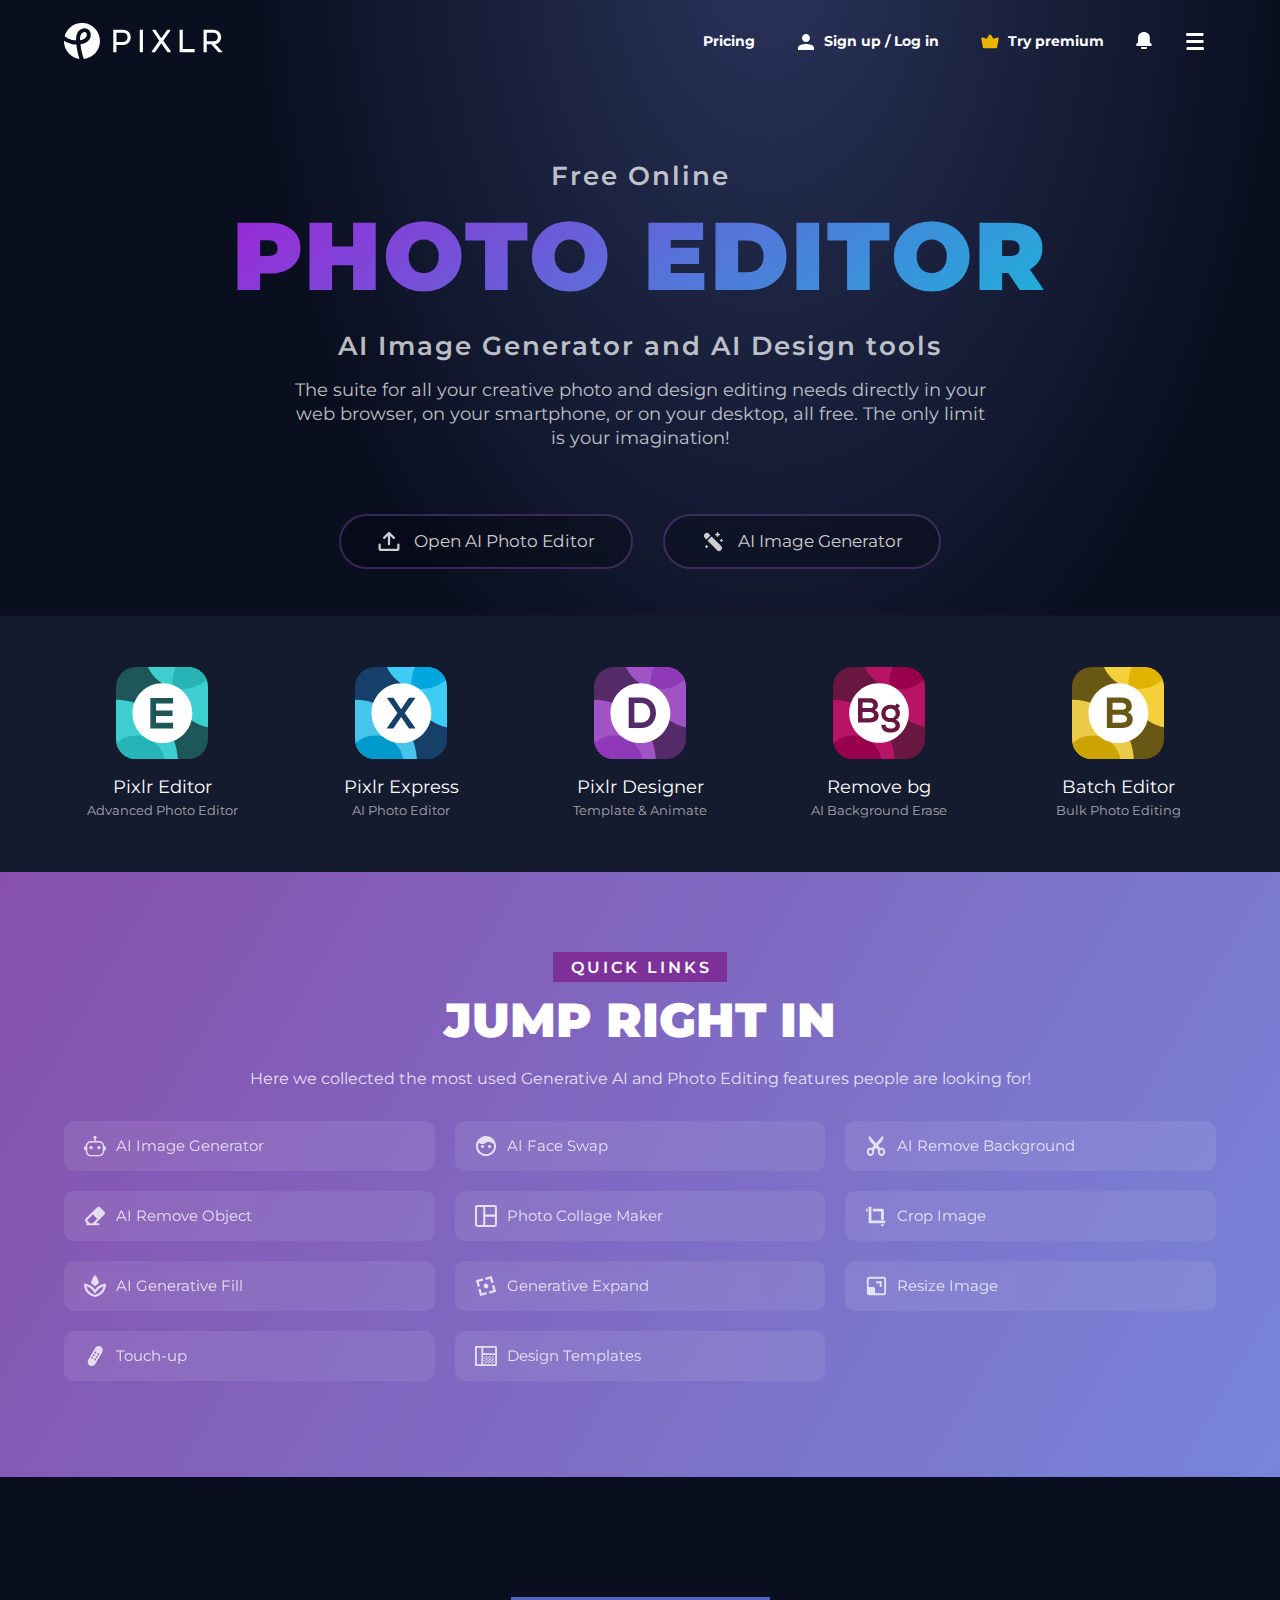
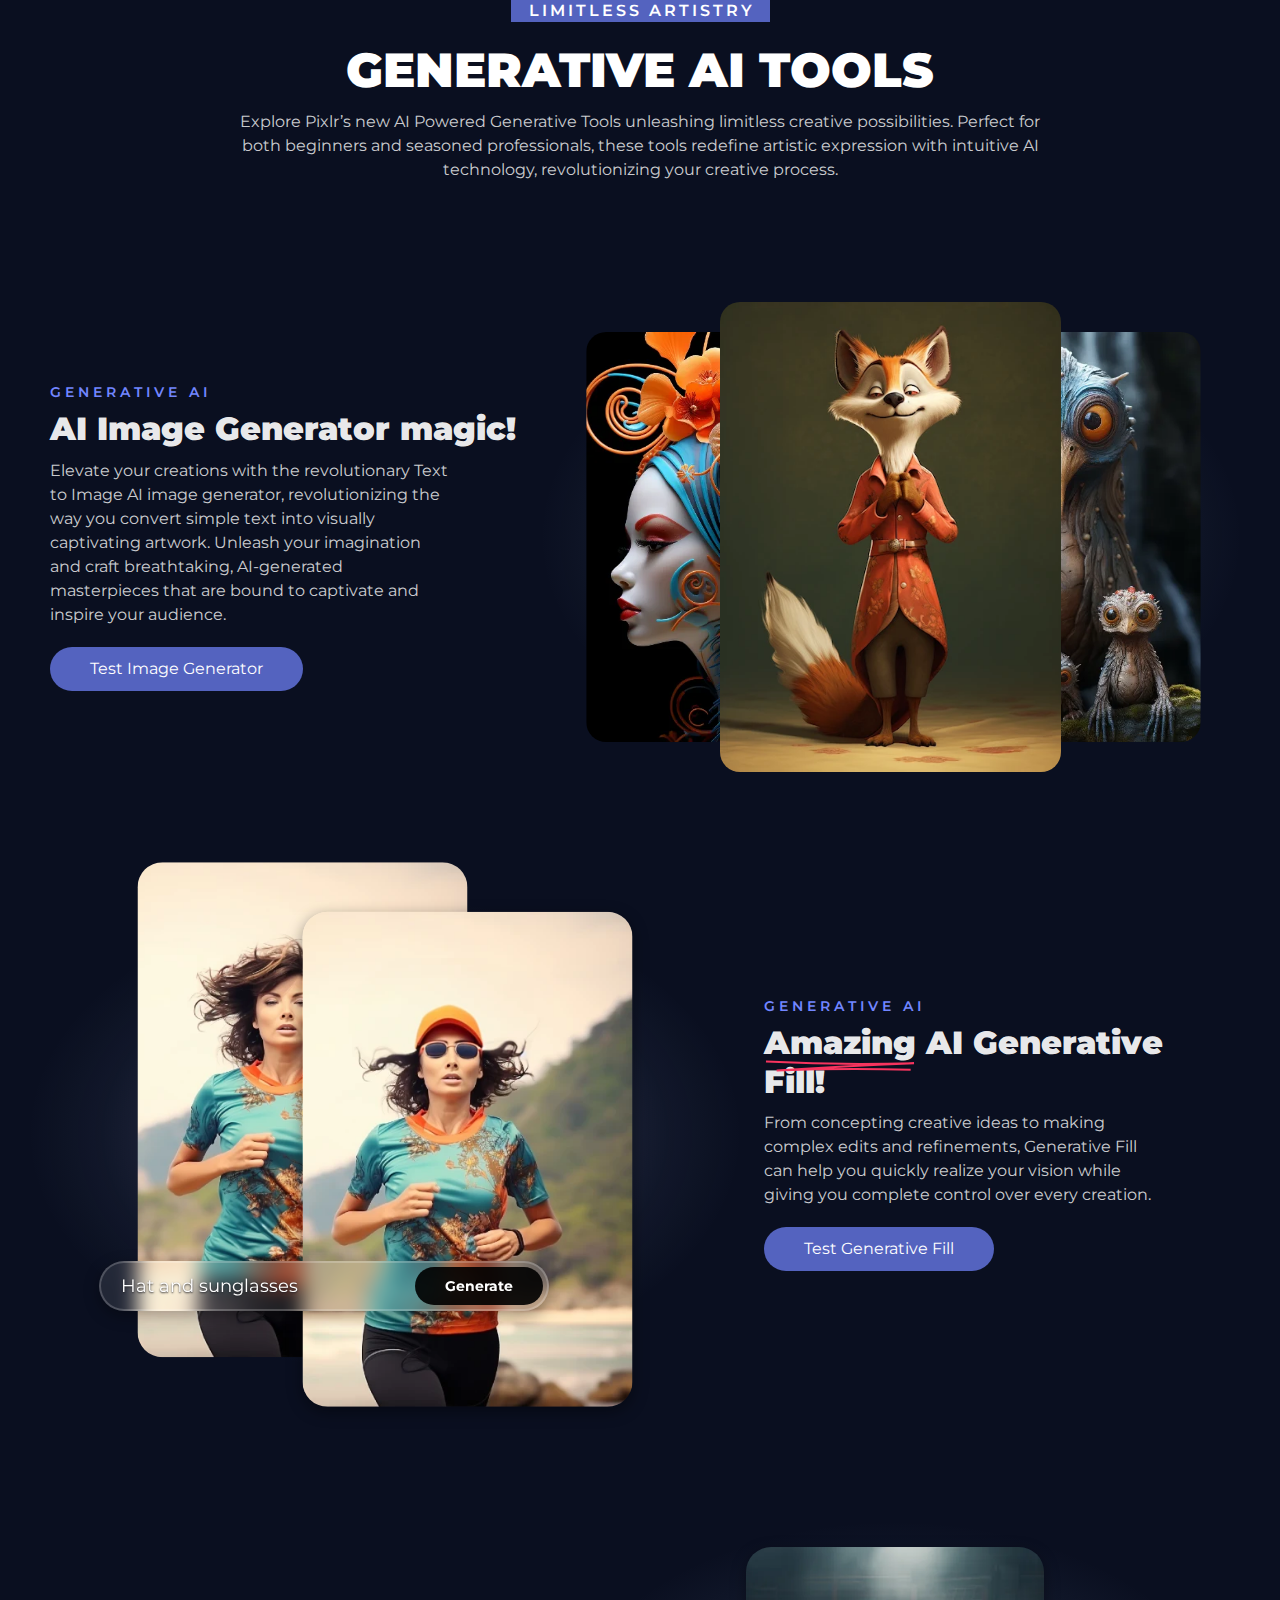
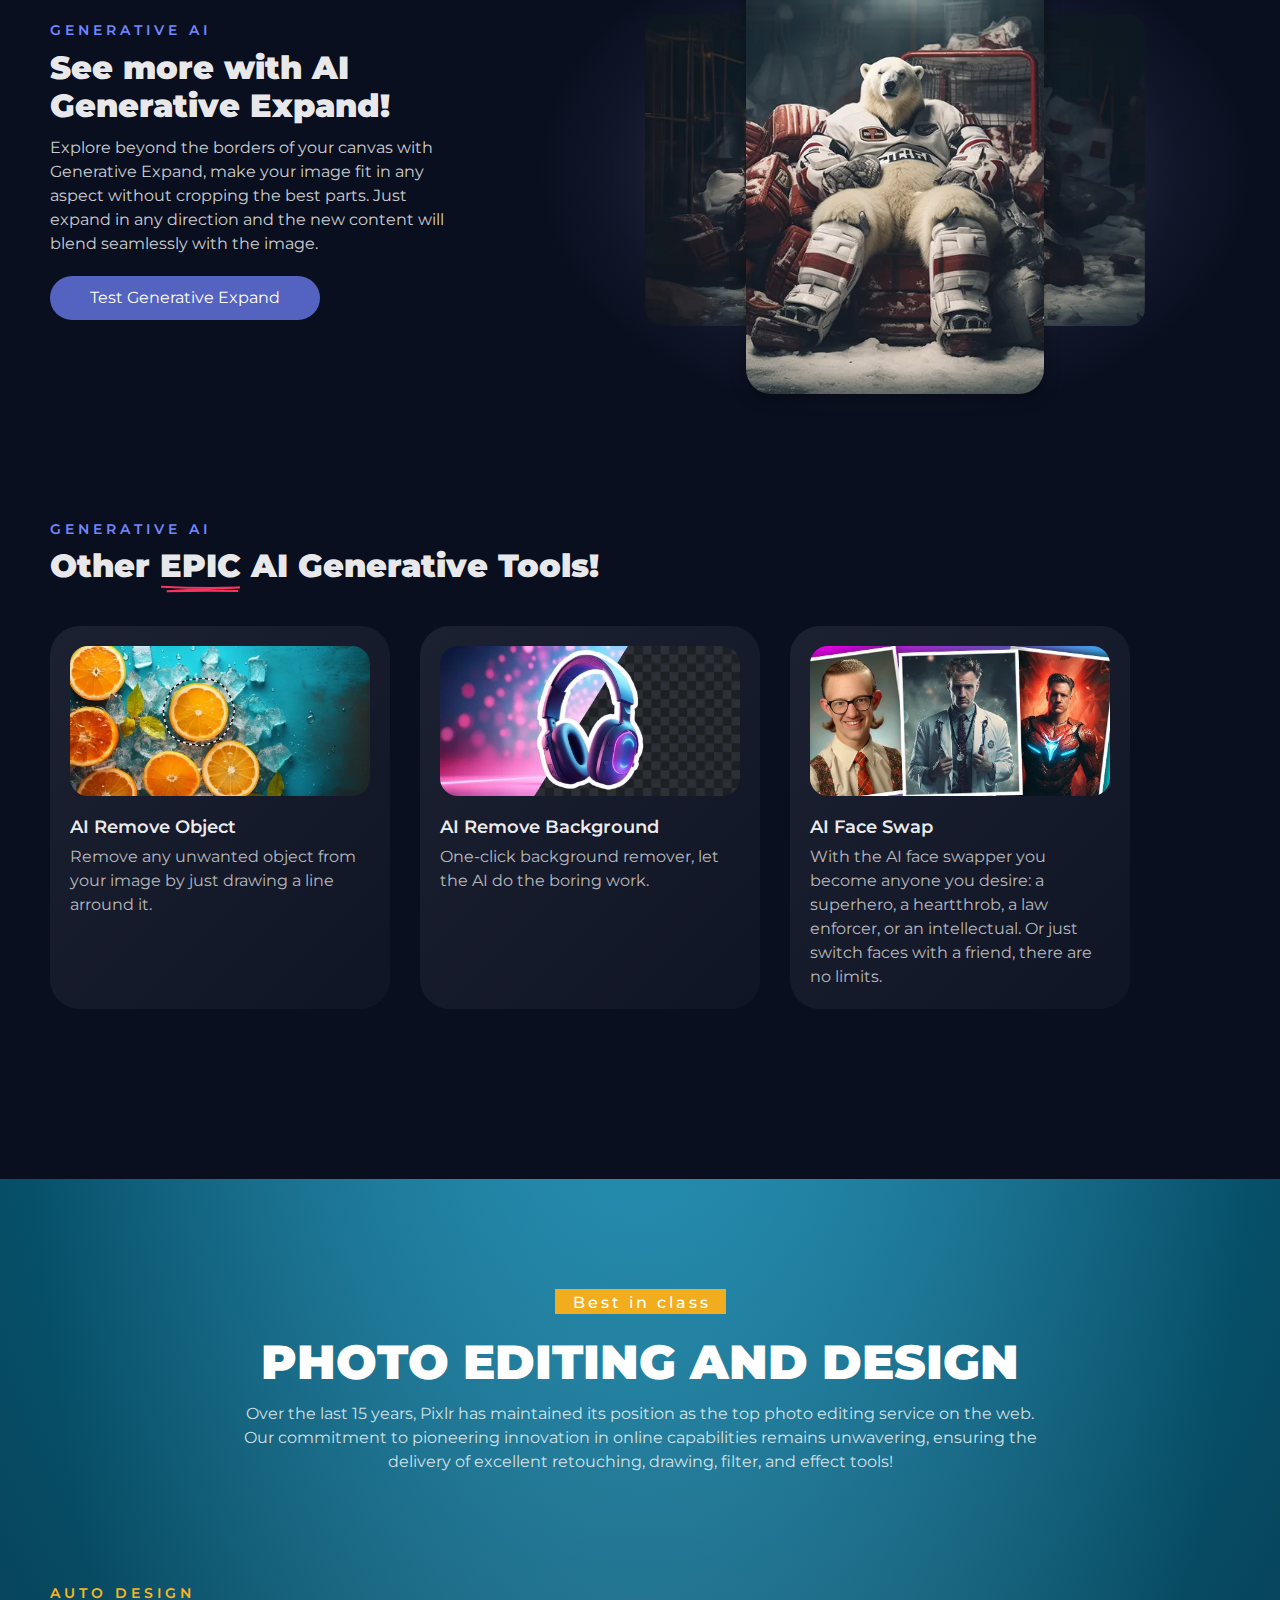
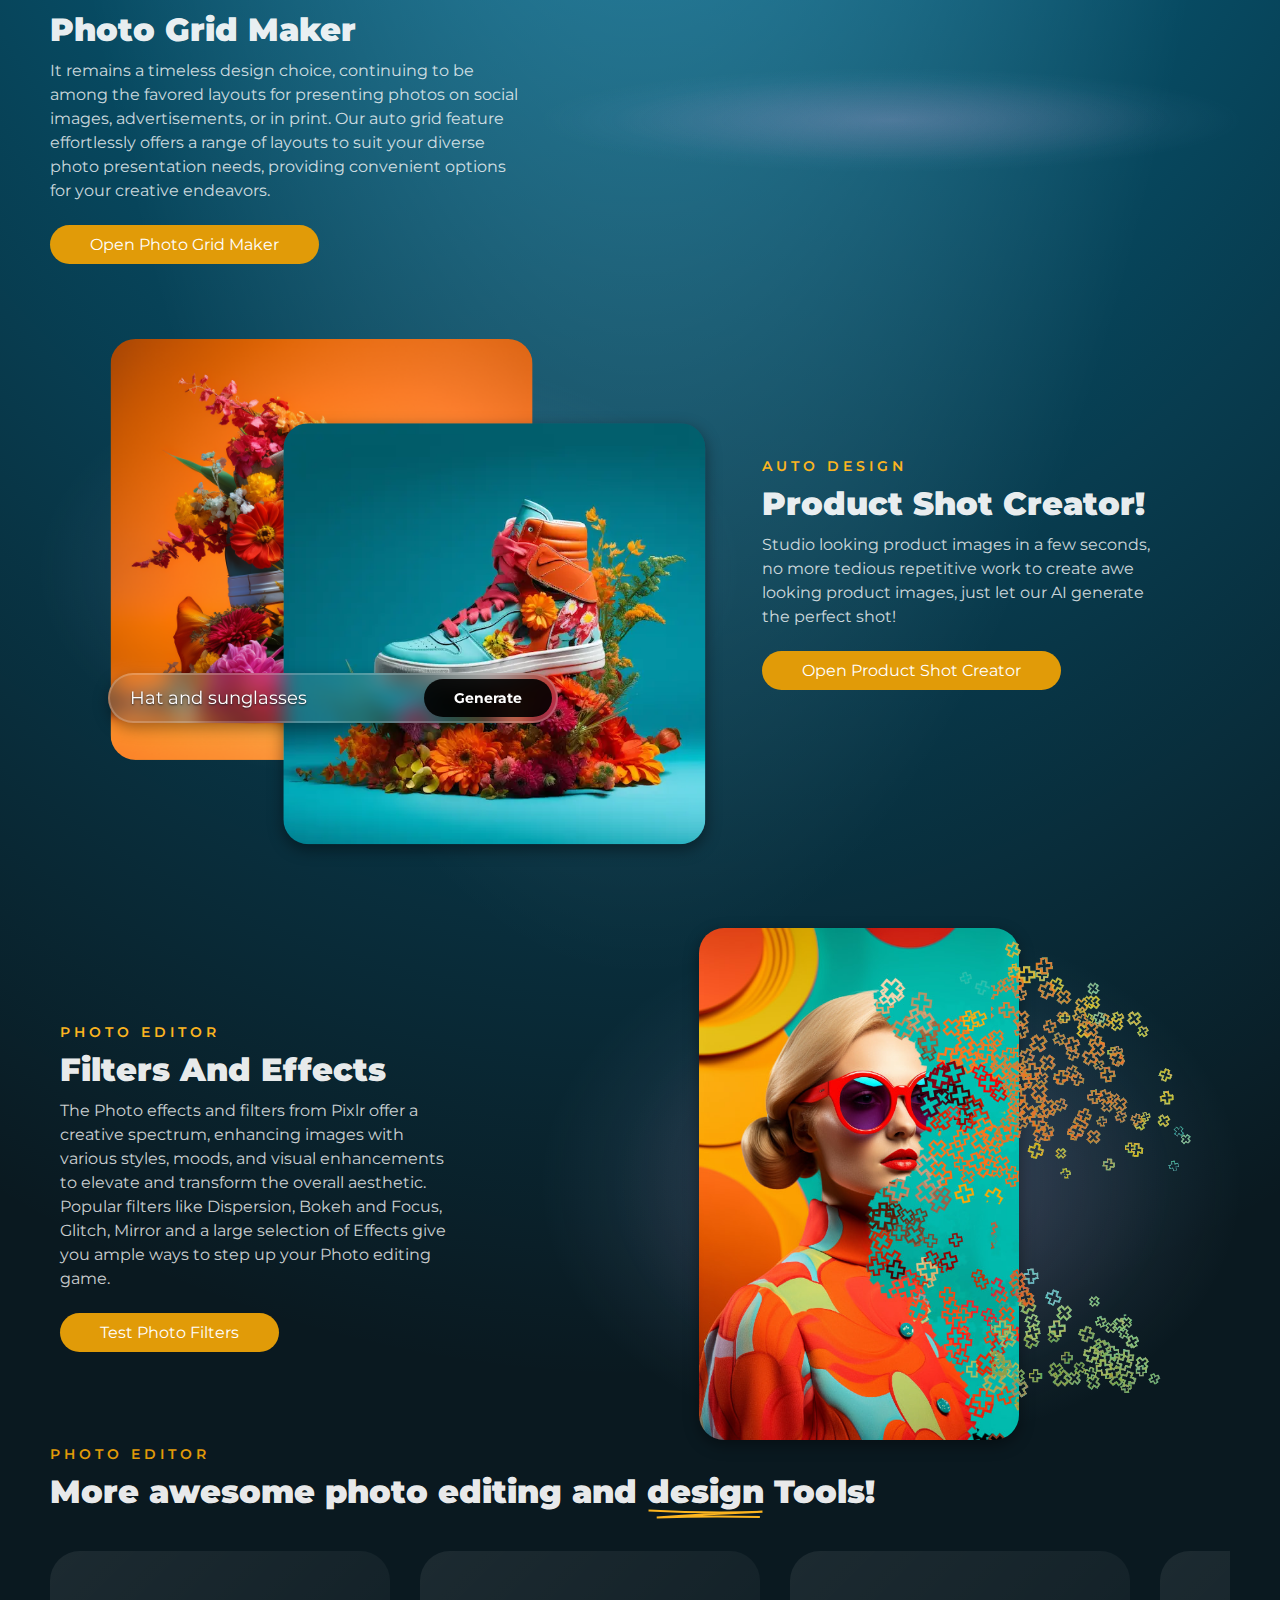
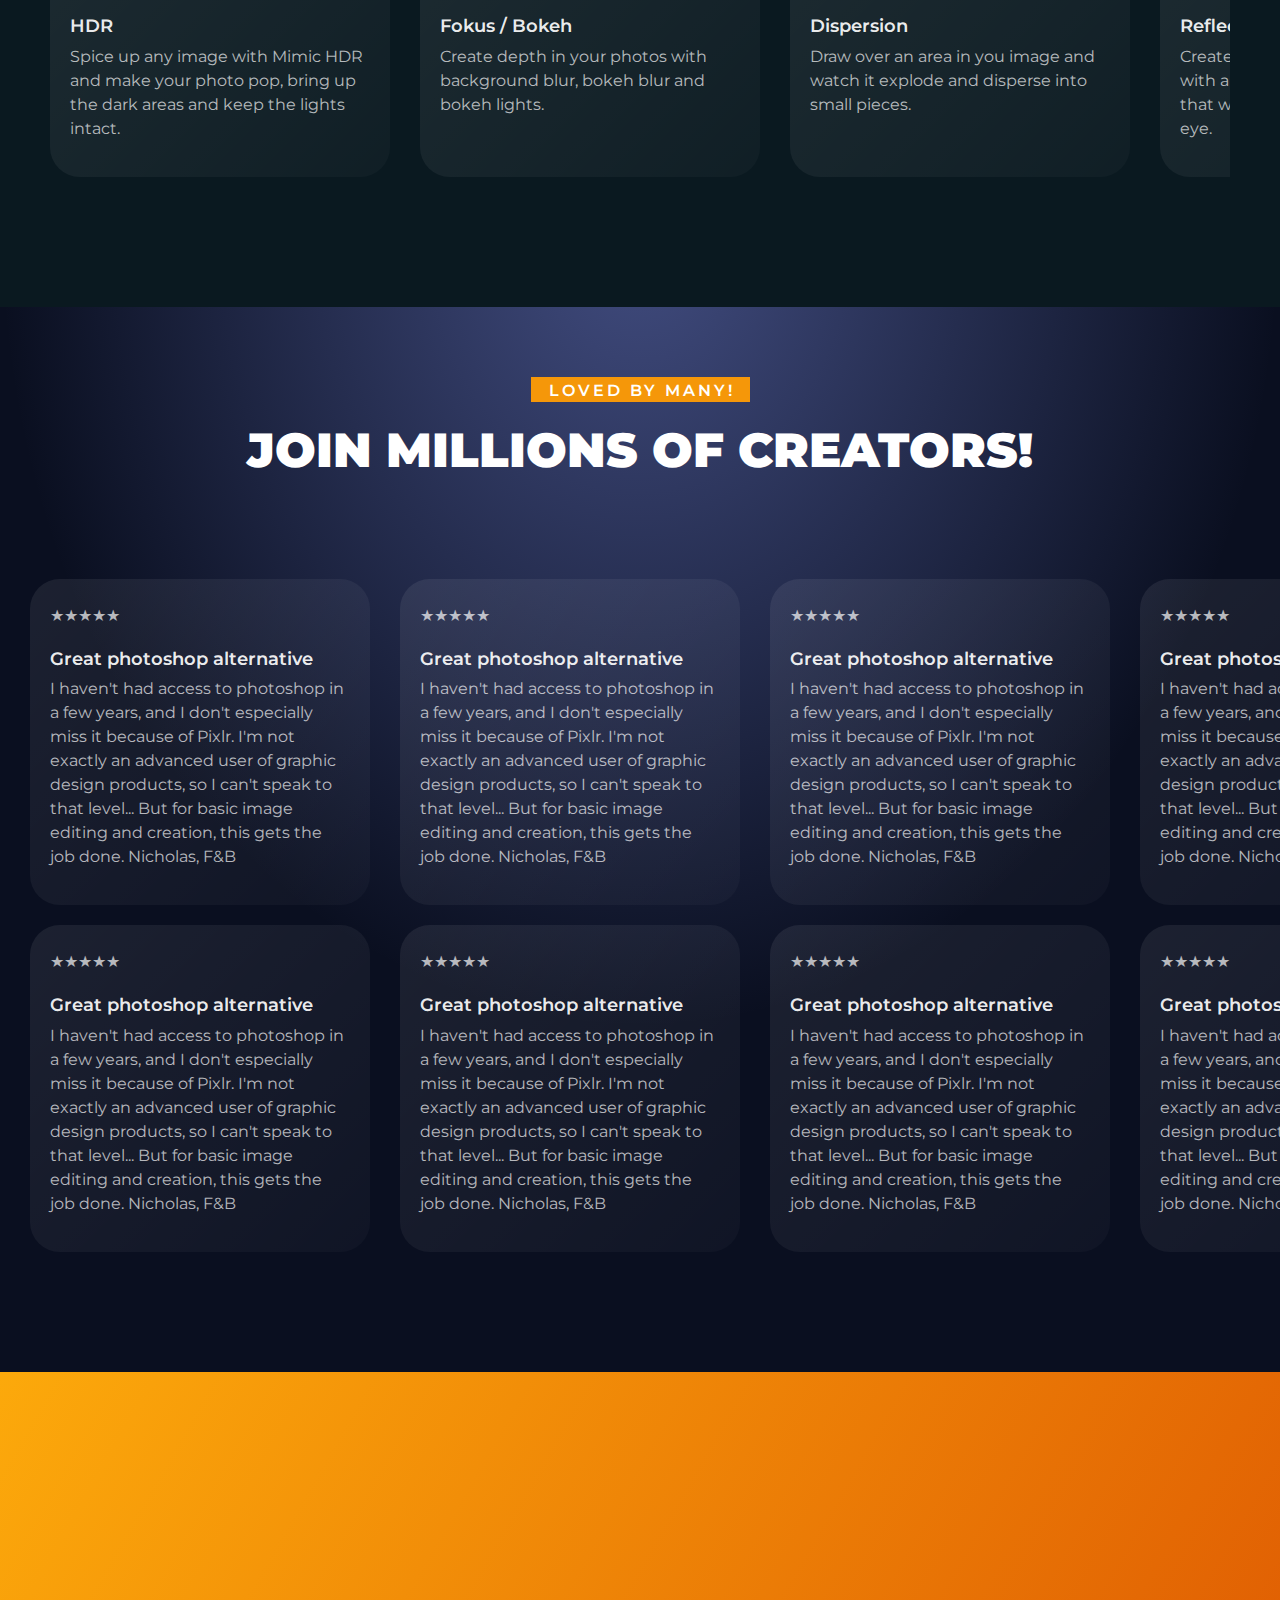
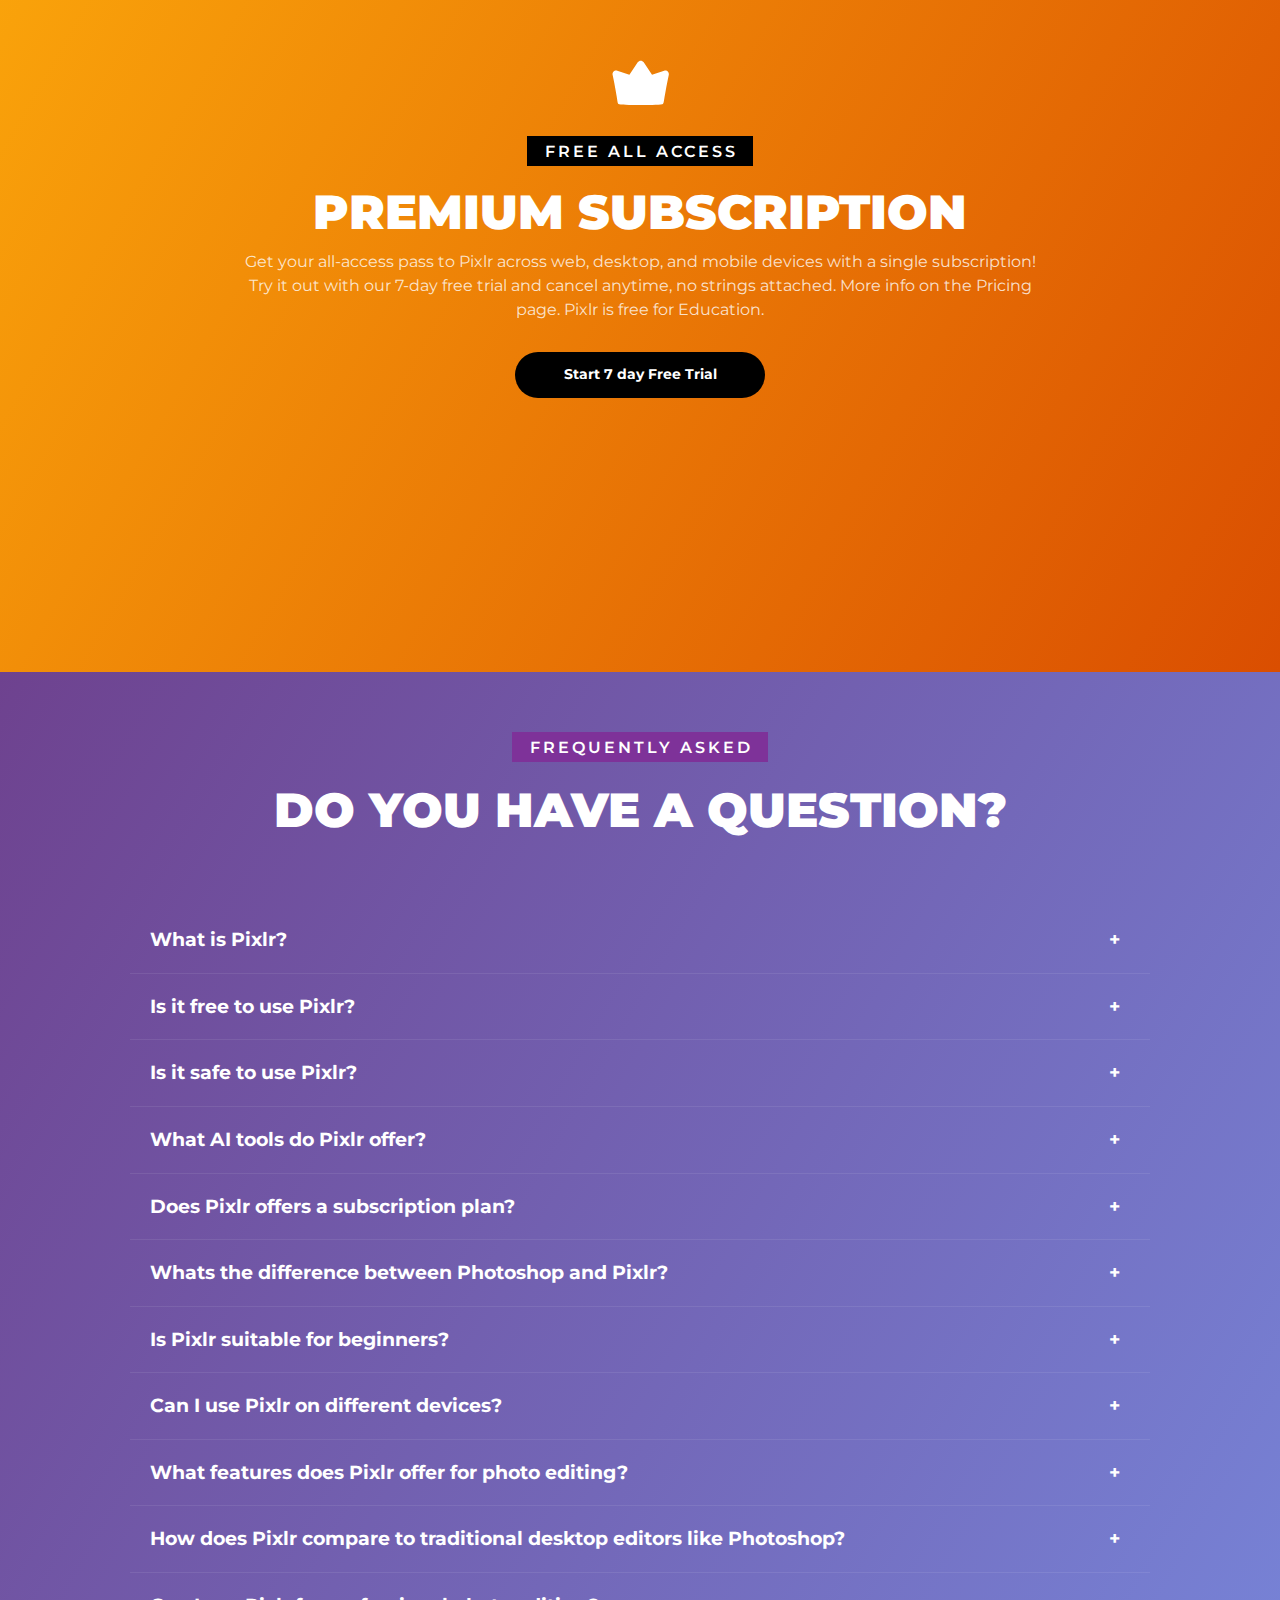
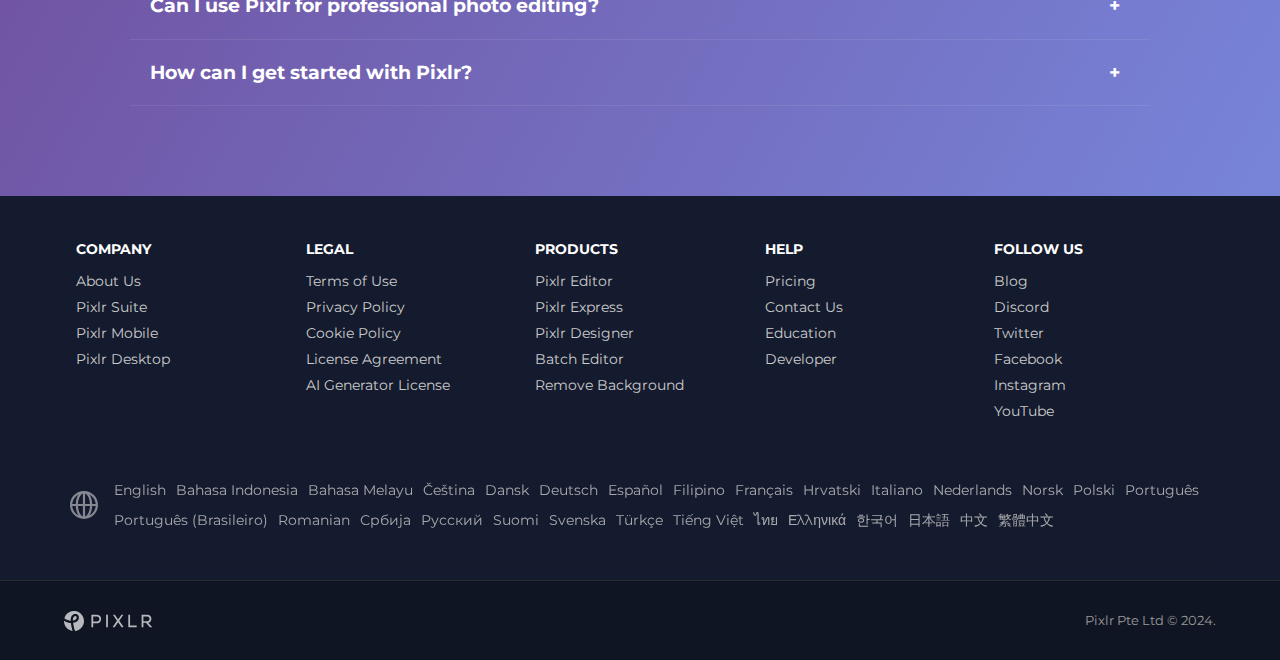
==== index.html @ d7f367c4 "." ====
<!DOCTYPE html>
<html lang="en">
<head>
    <meta charset="UTF-8">
    <meta name="viewport" content="width=device-width, initial-scale=1.0">
    <title>Pixlr</title>
    <link rel="stylesheet" href="https://cdnjs.cloudflare.com/ajax/libs/font-awesome/6.5.2/css/all.min.css" integrity="sha512-SnH5WK+bZxgPHs44uWIX+LLJAJ9/2PkPKZ5QiAj6Ta86w+fsb2TkcmfRyVX3pBnMFcV7oQPJkl9QevSCWr3W6A==" crossorigin="anonymous" referrerpolicy="no-referrer"/>

    <script src="https://cdn.jsdelivr.net/npm/@popperjs/core@2.11.8/dist/umd/popper.min.js" integrity="sha384-I7E8VVD/ismYTF4hNIPjVp/Zjvgyol6VFvRkX/vR+Vc4jQkC+hVqc2pM8ODewa9r" crossorigin="anonymous"></script>
    <script src="https://cdn.jsdelivr.net/npm/bootstrap@5.3.3/dist/js/bootstrap.min.js" integrity="sha384-0pUGZvbkm6XF6gxjEnlmuGrJXVbNuzT9qBBavbLwCsOGabYfZo0T0to5eqruptLy" crossorigin="anonymous"></script>
  
    <link href="https://cdn.jsdelivr.net/npm/bootstrap@5.3.3/dist/css/bootstrap.min.css" rel="stylesheet" integrity="sha384-QWTKZyjpPEjISv5WaRU9OFeRpok6YctnYmDr5pNlyT2bRjXh0JMhjY6hW+ALEwIH" crossorigin="anonymous"/>

    <link rel="stylesheet" href="https://site-assets.fontawesome.com/releases/v6.6.0/css/all.css"/>

    <link rel="stylesheet" href="style.css">

</head>
<body>
    
    <main>

        <!-- Header-hero -->
        <div class="hero-section">
            <header>
                <nav>
                    <div class="logo">
                        <img src="images/pixlr-logo.svg" alt="">
                    </div>
                    <ul class="nav-list">
                        <li><a href="#">Pricing</a></li>
                        <li><a href="#"><img src="images/user.svg" alt="">Sign up / Log in</a></li>
                        <li><a href="#"><img src="images/trypermium.svg" alt="">Try premium</a></li>
                        <li><button><img src="images/notification.svg" alt=""></button></li>
                        <div class="dropdown">
                            <button class="dropbtn"><img src="images/menu.svg" alt=""></button>
                            <div class="dropdown-menu">
                                <div class="dropdown-content">
                                    <a href="#"><img src="images/e-icon.svg" alt="">Pixlr Editor</a>
                                    <a href="#"><img src="images/x-icon.svg" alt="">Pixlr Express</a>
                                    <a href="#"><img src="images/d-icon.svg" alt="">Pixlr Designer</a>
                                    <a href="#"><img src="images/b-icon.svg" alt="">Batch Editor</a>
                                    <a href="#"><img src="images/bg-icon.svg" alt="">Remove BG</a>
                                    <br class="mob-menu">
                                    <a href="#" class="mob-menu"><img src="images/person.svg" alt="">Sign up / Log in</a>
                                    <a href="#" class="mob-menu"><img src="images/bell.svg" alt="">Latest News</a>
                                    <br>
                                    <a href="#"><img src="images/face-swap.svg" alt="">AI Face Swap</a>
                                    <a href="#"><img src="images/image-generator.svg" alt="">AI Image Generator</a>
                                    <a href="#"><img src="images/photo-collage.svg" alt="">Phot Collage Maker</a>
                                    <details>
                                        <summary>
                                            <img src="images/tool.svg" alt="">More Tools ..
                                        </summary>
                                        <a href="#"><img src="images/converter.svg" alt="">File Converter</a>
                                    </details>
                                    <br>
                                    <a href="#"><img src="images/mobile.svg" alt="">Mobile Apps</a>
                                    <a href="#"><img src="images/desktop.svg" alt="">Desktop Apps</a>
                                    <a href="#"><img src="images/templates.svg" alt="">Design Templates</a>
                                    <br>
                                    <a href="#"><img src="images/video.svg" alt="">Video Tutorials</a>
                                    <a href="#"><img src="images/learn.svg" alt="">Learn & Education</a>
                                    <a href="#"><img src="images/support.svg" alt="">Contact & Support</a>
                                    <a href="#"><img src="images/premium.svg" alt="">Pricing & Free Trial</a>
                                  </div>
                            </div>
                        </div>
                    </ul>
                </nav>
            </header>
    
            <section class="hero-sec">
                <div class="hero-content">
                    <h1>Free Online <strong>Photo Editor</strong> AI Image Generator and AI Design tools</h1>
                    <p>The suite for all your creative photo and design editing needs directly in your web browser, on your smartphone, or on your desktop, all free. The only limit is your imagination!</p>
                    <div class="buttons">
                        <a href=""><img src="images/image-editor.svg" alt="">Open AI Photo Editor</a>
                        <a href=""><img src="images/image-generator (1).svg" alt="">AI Image Generator</a>
                    </div>
                </div>
            </section>

            <hr>

            <section class="app-section">
                <div class="container">
                    <div class="app-row">
                        <div class="app-item">
                            <img src="images/e-icon.svg" alt="Pixlr Editor">
                            <div class="app-title">Pixlr Editor</div>
                            <div class="app-subtitle">Advanced Photo Editor</div>
                        </div>
                        <div class="app-item">
                            <img src="images/x-icon.svg" alt="Pixlr Express">
                            <div class="app-title">Pixlr Express</div>
                            <div class="app-subtitle">AI Photo Editor</div>
                        </div>
                        <div class="app-item">
                            <img src="images/d-icon.svg" alt="Pixlr Designer">
                            <div class="app-title">Pixlr Designer</div>
                            <div class="app-subtitle">Template & Animate</div>
                        </div>
                        <div class="app-item">
                            <img src="images/bg-icon.svg" alt="Remove bg">
                            <div class="app-title">Remove bg</div>
                            <div class="app-subtitle">AI Background Erase</div>
                        </div>
                        <div class="app-item">
                            <img src="images/b-icon.svg" alt="Batch Editor">
                            <div class="app-title">Batch Editor</div>
                            <div class="app-subtitle">Bulk Photo Editing</div>
                        </div>
                    </div>
                </div>
            </section>

        </div>

        <!-- Quick links -->
        <section id="quick-link-section">
            <div class="wrap center">
                <span class="row-label">Quick Links</span>
                <h2 class="row-title">Jump right in</h2>
                <p>Here we collected the most used Generative AI and Photo Editing features people are looking for!</p>
            </div>
    
            <div class="wrap">
                <ul class="quick-links">
                    <li>
                        <a href="#" title="AI image generator, text to image">
                            <img src="images/ai.svg" class="ic" width="22" height="22" loading="lazy">
                            AI Image Generator
                        </a>
                    </li>
                    <li>
                        <a href="#" title="AI Face Swap, swapper faces free online">
                            <img src="images/face-swap.svg" class="ic" width="22" height="22" loading="lazy">
                            AI Face Swap
                        </a>
                    </li>
                    <li>
                        <a href="#" title="Remove background, white bg ai auto">
                            <img src="images/cutout.svg" class="ic" width="22" height="22" loading="lazy">
                            AI Remove Background
                        </a>
                    </li>
                    <li>
                        <a href="#" title="Remove object, ai remover">
                            <img src="images/eraser.svg" class="ic" width="22" height="22" loading="lazy">
                            AI Remove Object
                        </a>
                    </li>
                    <li>
                        <a href="#" title="Photo Collage maker, image grid maker, simple collage">
                            <img src="images/template.svg" class="ic" width="22" height="22" loading="lazy">
                            Photo Collage Maker
                        </a>
                    </li>
                    <li>
                        <a href="#" title="Crop image">
                            <img src="images/crop.svg" class="ic" width="22" height="22" loading="lazy">
                            Crop Image
                        </a>
                    </li>
                    <li>
                        <a href="#" title="Generative Fill">
                            <img src="images/generative-fill.svg" class="ic" width="22" height="22" loading="lazy">
                            AI Generative Fill
                        </a>
                    </li>
                    <li>
                        <a href="#" title="Generative Expand">
                            <img src="images/generative-expand.svg" class="ic" width="22" height="22" loading="lazy">
                            Generative Expand
                        </a>
                    </li>
                    <li>
                        <a href="#" title="Resize image">
                            <img src="images/resize.svg" class="ic" width="22" height="22" loading="lazy">
                            Resize Image
                        </a>
                    </li>
                    <li>
                        <a href="#" title="Retouch image">
                            <img src="images/retouch.svg" class="ic" width="22" height="22" loading="lazy">
                            Touch-up
                        </a>
                    </li>
                    <li>
                        <a href="#" title="Social media templates">
                            <img src="images/layout.svg" class="ic" width="22" height="22" loading="lazy">
                            Design Templates
                        </a>
                    </li>
                </ul>
            </div>
        </section>

        <!-- Generative -->
        <section id="generative-bg">
 
            <div id="generative-ai-tools">
                <h4 class="generative-sub-title">
                   Limitless Artistry
                </h4>
        
                <h1 class="generative-title">Generative AI Tools</h1>
        
                <p class="generative-decs">Explore Pixlr’s new AI Powered Generative Tools unleashing limitless creative possibilities. Perfect for both beginners and seasoned professionals, these tools redefine artistic expression with intuitive AI technology, revolutionizing your creative process.</p>
        
                <div class="ai-tools">
                   <div class="row">
                        <div class="col-md-5 col-12 col-full-width">
                           <div class="ai-tools-inner">
                               <h4>Generative AI</h4>
                               <h1>AI Image Generator magic!</h1>
        
                               <p>Elevate your creations with the revolutionary Text to Image AI image generator, revolutionizing the way you convert simple text into visually captivating artwork. Unleash your imagination and craft breathtaking, AI-generated masterpieces that are bound to captivate and inspire your audience.</p>
        
                               <button><a href="#">Test Image Generator</a></button>
                           </div>
                        </div>
        
                        <div class="col-md-7 col-12 img-bg col-full-width neon-bg">
                           <div class="ai-tools-inner ai-tools-img">
                              <div class="ai-left-side-img">
                               <img src="images/ai-image-generator-one.webp" alt="AI Image Generator Example One" class="img-fluid">
                              </div>
                           
                               <div class="center-img">
                                   <img src="images/ai-image-generator-two.webp" alt="AI Image Generator Example three" class="img-fluid ">
                               </div>
                               <div class="ai-right-side-img">
                                   <img src="images/ai-image-generator-three.webp" alt="AI Image Generator Example Two" class="img-fluid">
                                  </div>
                           </div>
                        </div>
                   </div>
                </div>
           </div>
        
        
        
           <div id="ai-generative-fill">
               <div class="row">
                    <div class="col-md-7 col-12 fill-img col-full-width neon-bg">
                       <img src="images/ai-generative-fill-before.webp" alt="AI Generative Fill Before" class="fill-img-1">
                       <img src="images/ai-generative-fill-after.webp" alt="AI Generative Fill After" class="fill-img-2">
                       <div class="ex-prompt">
                           Hat and sunglasses
                           <a href="#">Generate</a>
                       </div>
                    </div>
        
        
                    <div class="col-md-5 col-12 col-full-width">
                        <div class="ai-tools">
                            <h4>Generative AI</h4>
                            <h1><span>Amazing <svg class="stroke pink" viewBox="0 0 154 13"><path d="M2 2c49.7 2.6 100 3.1 150 1.7-46.5 2-93 4.4-139.2 7.3 45.2-1.5 90.6-1.8 135.8-.6" fill="none" vector-effect="non-scaling-stroke"></path></svg></span> AI Generative Fill!</h1>
        
                            <p>From concepting creative ideas to making complex edits and refinements, Generative Fill can help you quickly realize your vision while giving you complete control over every creation.</p>
        
                            <button><a href="#">Test Generative Fill</a></button>
                        </div>
                     </div>
               </div>
           </div>
        
        
           <div id="ai-generative-expand" >
                <div class="row">
                     <div class="col-md-5 co-12 col-full-width">
                        <div class="ai-tools">
                            <h4>Generative AI</h4>
                            <h1>See more with AI Generative Expand!</h1>
        
                            <p>Explore beyond the borders of your canvas with Generative Expand, make your image fit in any aspect without cropping the best parts. Just expand in any direction and the new content will blend seamlessly with the image.</p>
        
                            <button><a href="#">Test Generative Expand</a></button>
                        </div>
                     </div>
        
                     <div class="col-md-7 col-12 expend-img col-full-width neon-bg">
                        <img src="images/generative-expand-back.webp" alt="AI Generative Expand Example After" class="expend-img-1">
            <img src="images/generative-expand-front.webp" alt="AI Generative Expand Example Before" class="expend-img-2">
                     </div>
                </div>
        </div>
        
        
        
        <!-- slider first -->
        
        <div class="wrap ai-tools">
            <h4>Generative AI</h4>
            <h1>Other <span>EPIC<svg class="stroke pink" viewBox="0 0 154 13"><path d="M2 2c49.7 2.6 100 3.1 150 1.7-46.5 2-93 4.4-139.2 7.3 45.2-1.5 90.6-1.8 135.8-.6" fill="none" vector-effect="non-scaling-stroke"></path></svg></span> AI Generative Tools!</h1>
        
            <div class="reels">
        
                <a hbject" class="box-shine">
                    <img src="images/remove-object-info.webp" width="300" height="150" alt="AI Remove Object" class="hero">
                    <h3>AI Remove Object</h3>
                    <p>Remove any unwanted object from your image by just drawing a line arround it.</p> 
                </a>
                <a href="" class="box-shine">
                    <img src="images/remove-background-info.webp" width="300" height="150" alt="AI Remove Background" class="hero">
                    <h3>AI Remove Background</h3>
                    <p>One-click background remover, let the AI do the boring work.</p> 
                </a>
                <a href="#" class="box-shine">
                    <img src="images/face-swap-info.webp" width="300" height="150" alt="AI Face Swapper" class="hero">
                    <h3>AI Face Swap</h3>
                    <p>With the AI face swapper you become anyone you desire: a superhero, a heartthrob, a law enforcer, or an intellectual. Or just switch faces with a friend, there are no limits.</p> 
                </a>
                <a href="#" class="box-shine">
                    <img src="images/super-scale-info.webp" width="300" height="150" alt="AI super scale" class="hero">
                    <h3>AI Super Scale</h3>
                    <p>Use AI to upscale images and keep a superb quality.</p> 
                </a>
                <a href="#" class="box-shine">
                    <img src="images/super-sharp-info.webp" width="300" height="150" alt="AI Image Sharper" class="hero">
                    <h3>AI Super Sharp</h3>
                    <p>Enhance image clarity and details, bring a new level of precision to your digital photographs.</p> 
                </a>
                <a href="#" class="box-shine">
                    <img src="images/generative-transform-info.webp" width="300" height="150" alt="AI Generative Transform" class="hero">
                    <h3>AI Generative Transform</h3>
                    <p>Separate out object from the image and move, resize or rotate them freely. Just like magic!</p> 
                </a>
                <a href="#" class="box-shine">
                    <img src="images/remove-noise-info.webp" width="300" height="150" alt="AI Noise reducation" class="hero">
                    <h3>AI Remove Noise</h3>
                    <p>Effectively reduce or eliminate unwanted noise from images, ensuring a smoother and cleaner result.</p> 
                </a>
            </div>
        </div>
         </section>
        
        <!-- Design -->
       <section class="design">
            <div class=" design-title">
                <h4 class="">Best in class</h4>
                <h1 class="">Photo Editing and Design</h1>
                <p>Over the last 15 years, Pixlr has maintained its position as the top photo editing service on the web. Our commitment to pioneering innovation in online capabilities remains unwavering, ensuring the delivery of excellent retouching, drawing, filter, and effect tools!</p> 
            </div>
        
            <!-- design img first sec -->
        
            <div id="design-first-sec">
                <div class="row">
                    <div class="col-md-5 col-12 col-full-width">
                         <div class="design-con">
                            
                                <h4 class="">Auto Design</h4>
                                <h1>Photo Grid Maker</h1>
                                <p>It remains a timeless design choice, continuing to be among the favored layouts for presenting photos on social images, advertisements, or in print. Our auto grid feature effortlessly offers a range of layouts to suit your diverse photo presentation needs, providing convenient options for your creative endeavors.</p>
                                <a href="#" class="" title="Photo Grid Collage Maker">Open Photo Grid Maker</a>
                            
                         </div>
                    </div>
        
                    <div class="col-md-7 col-12 col-full-width neon-bg">
                        <div class="design-img-first">
                            <img src="images/photo-grid-maker.webp" loading="lazy" alt="Photo Grid Maker Example One" class="img-fluid">
                        </div>
                    </div>
                </div>
            </div>
        
        
        
            <!-- design second section -->
        
        
            <div id="design-second-sec">
                <div class="row">
                     <div class="col-md-7 col-12 design-img col-full-width neon-bg">
                        <img src="images/product-image-one.webp" alt="AI Generative Fill Before" class="design-img-1">
                        <img src="images/product-image-two.webp" alt="AI Generative Fill After" class="design-img-2">
                        <div class="ex-prompt">
                            Hat and sunglasses
                            <a href="#">Generate</a>
                        </div>
                     </div>
         
         
                     <div class="col-md-5 col-12 design-con col-full-width">
                         <div class="ai-tools">
                             <h4>Auto Design</h4>
                             <h1>Product Shot Creator!</h1>
         
                             <p>Studio looking product images in a few seconds, no more tedious repetitive work to create awe looking product images, just let our AI generate the perfect shot!</p>
                             <a href="#">Open Product Shot Creator</a>
                         </div>
                      </div>
                </div>
            </div>
        
        
            <!-- desgin third section -->
        
        
        
            <div id="design-third-sec" >
                <div class="row">
                     <div class="col-md-5 co-12 design-con col-full-width">
                        <div class="ai-tools">
                            <h4 >Photo Editor</h4>
                            <h1>Filters And Effects</h1>
                            <p>The Photo effects and filters from Pixlr offer a creative spectrum, enhancing images with various styles, moods, and visual enhancements to elevate and transform the overall aesthetic. Popular filters like Dispersion, Bokeh and Focus, Glitch, Mirror and a large selection of Effects give you ample ways to step up your Photo editing game.</p>
        
                         <a href="#">Test Photo Filters</a>
                        </div>
                     </div>
        
                     <div class="col-md-7 col-12 filter-img col-full-width neon-bg">
                        <img src="images/photo-filter-effect-one.jpg" alt="AI Generative Expand Example After" class="filter-img-1">
            <img src="images/photo-filter-effect-two.webp" alt="AI Generative Expand Example Before" class="filter-img-2">
                     </div>
                </div>
        </div>
        
        
        <!-- slider -->
        
        
        <div class="silder-2 ">
            <h4>Photo Editor</h4>
            <h1>More awesome photo editing and  <span>design<svg class="stroke yellow" viewBox="0 0 154 13"><path d="M2 2c49.7 2.6 100 3.1 150 1.7-46.5 2-93 4.4-139.2 7.3 45.2-1.5 90.6-1.8 135.8-.6" fill="none" vector-effect="non-scaling-stroke"></path></svg></span>  Tools!</h1>
            <div class="reels">
        
                <a href="#" width="300" height="150" class="box-shine">
                    <img src="images/hdr-info.webp" alt="HDR Photo filter" class="hero" loading="lazy">
                    <h3>HDR</h3>
                    <p>Spice up any image with Mimic HDR and make your photo pop, bring up the dark areas and keep the lights intact.</p>
                </a>
                <a href="" width="300" height="150" class="box-shine">
                    <img src="images/focus-info.webp" alt="Bokeh Photo filter" class="hero" loading="lazy">
                    <h3>Fokus / Bokeh</h3>
                    <p>Create depth in your photos with background blur, bokeh blur and bokeh lights.</p>
                </a>
                <a href="" width="300" height="150" class="box-shine">
                    <img src="images/disperse-info.webp" alt="Reflect Mirror Photo filter" class="hero" loading="lazy">
                    <h3>Dispersion</h3>
                    <p>Draw over an area in you image and watch it explode and disperse into small pieces.</p>
                </a>
                <a href="" width="300" height="150" class="box-shine">
                    <img src="images/reflect-info.webp" alt="Reflect Mirror Photo filter" class="hero" loading="lazy">
                    <h3>Reflect</h3>
                    <p>Create mesmerizing mirror effects with an array of captivating variations that warp reality and mesmerize the eye.</p>
                </a>
                <a href="" width="300" height="150" class="box-shine">
                    <img src="images/glitch-info.webp" alt="Glitch Photo filter" class="hero" loading="lazy">
                    <h3>Glitch</h3>
                    <p>ransform your photos into playful, distorted masterpieces with the quirky and captivating glitch photo effect.</p>
                </a>
                <a href="" width="300" height="150" class="box-shine">
                    <img src="images/colorize-info.webp" alt="Glitch Photo filter" class="hero" loading="lazy">
                    <h3>Colorize</h3>
                    <p>Single, duo, or tri-tone color effect for that classic looking images.</p>
                </a>
            </div>
        </div>
        </section>
        
       <!-- testimonials -->
        <section id="testimonial">
                <div class="test-title">
                    <h4>Loved by many!</h4>
                    <h1>Join millions of creators!</h1>
                </div>
        
        
        
               <div class="reels rev-inner">
                    <div class="review-list">
                        <div class="rev box-shine">
                            <p>★★★★★</p>
                            <h4>Great photoshop alternative</h4>
                            <p>I haven't had access to photoshop in a few years, and I don't especially miss it because of Pixlr. I'm not exactly an advanced user of graphic design products, so I can't speak to that level... But for basic image editing and creation, this gets the job done.
        
                                Nicholas, F&B</p>
                        </div>
                        <div class="rev box-shine">
                            <p>★★★★★</p>
                            <h4>Great photoshop alternative</h4>
                            <p>I haven't had access to photoshop in a few years, and I don't especially miss it because of Pixlr. I'm not exactly an advanced user of graphic design products, so I can't speak to that level... But for basic image editing and creation, this gets the job done.
        
                                Nicholas, F&B</p>
                        </div>
                    </div>
        
                    <div class="review-list">
                        <div class="rev box-shine">
                            <p>★★★★★</p>
                            <h4>Great photoshop alternative</h4>
                            <p>I haven't had access to photoshop in a few years, and I don't especially miss it because of Pixlr. I'm not exactly an advanced user of graphic design products, so I can't speak to that level... But for basic image editing and creation, this gets the job done.
        
                                Nicholas, F&B</p>
                        </div>
                        <div class="rev box-shine">
                            <p>★★★★★</p>
                            <h4>Great photoshop alternative</h4>
                            <p>I haven't had access to photoshop in a few years, and I don't especially miss it because of Pixlr. I'm not exactly an advanced user of graphic design products, so I can't speak to that level... But for basic image editing and creation, this gets the job done.
        
                                Nicholas, F&B</p>
                        </div>
                    </div>
        
        
                    <div class="review-list">
                        <div class="rev box-shine">
                            <p>★★★★★</p>
                            <h4>Great photoshop alternative</h4>
                            <p>I haven't had access to photoshop in a few years, and I don't especially miss it because of Pixlr. I'm not exactly an advanced user of graphic design products, so I can't speak to that level... But for basic image editing and creation, this gets the job done.
        
                                Nicholas, F&B</p>
                        </div>
                        <div class="rev box-shine">
                            <p>★★★★★</p>
                            <h4>Great photoshop alternative</h4>
                            <p>I haven't had access to photoshop in a few years, and I don't especially miss it because of Pixlr. I'm not exactly an advanced user of graphic design products, so I can't speak to that level... But for basic image editing and creation, this gets the job done.
        
                                Nicholas, F&B</p>
                        </div>
                    </div>
        
        
                    <div class="review-list">
                        <div class="rev box-shine">
                            <p>★★★★★</p>
                            <h4>Great photoshop alternative</h4>
                            <p>I haven't had access to photoshop in a few years, and I don't especially miss it because of Pixlr. I'm not exactly an advanced user of graphic design products, so I can't speak to that level... But for basic image editing and creation, this gets the job done.
        
                                Nicholas, F&B</p>
                        </div>
                        <div class="rev box-shine">
                            <p>★★★★★</p>
                            <h4>Great photoshop alternative</h4>
                            <p>I haven't had access to photoshop in a few years, and I don't especially miss it because of Pixlr. I'm not exactly an advanced user of graphic design products, so I can't speak to that level... But for basic image editing and creation, this gets the job done.
        
                                Nicholas, F&B</p>
                        </div>
                    </div>
        
        
                    <div class="review-list">
                        <div class="rev box-shine">
                            <p>★★★★★</p>
                            <h4>Great photoshop alternative</h4>
                            <p>I haven't had access to photoshop in a few years, and I don't especially miss it because of Pixlr. I'm not exactly an advanced user of graphic design products, so I can't speak to that level... But for basic image editing and creation, this gets the job done.
        
                                Nicholas, F&B</p>
                        </div>
                        <div class="rev box-shine">
                            <p>★★★★★</p>
                            <h4>Great photoshop alternative</h4>
                            <p>I haven't had access to photoshop in a few years, and I don't especially miss it because of Pixlr. I'm not exactly an advanced user of graphic design products, so I can't speak to that level... But for basic image editing and creation, this gets the job done.
        
                                Nicholas, F&B</p>
                        </div>
                    </div>
        
        
                    <div class="review-list">
                        <div class="rev box-shine">
                            <p>★★★★★</p>
                            <h4>Great photoshop alternative</h4>
                            <p>I haven't had access to photoshop in a few years, and I don't especially miss it because of Pixlr. I'm not exactly an advanced user of graphic design products, so I can't speak to that level... But for basic image editing and creation, this gets the job done.
        
                                Nicholas, F&B</p>
                        </div>
                        <div class="rev box-shine">
                            <p>★★★★★</p>
                            <h4>Great photoshop alternative</h4>
                            <p>I haven't had access to photoshop in a few years, and I don't especially miss it because of Pixlr. I'm not exactly an advanced user of graphic design products, so I can't speak to that level... But for basic image editing and creation, this gets the job done.
        
                                Nicholas, F&B</p>
                        </div>
                    </div>
               </div>
        </section>

        <!-- Upsell -->
        <section class="upsell">
            <div class="upsell-content">
                <img src="images/premium (1).svg" alt="">
                <span>Free All Access</span>
                <h2 class="upsell-title">Premium Subscription</h2>
                <p>Get your all-access pass to Pixlr across web, desktop, and mobile devices with a single subscription! Try it out with our 7-day free trial and cancel anytime, no strings attached. More info on the Pricing page. Pixlr is free for Education.</p>
                <div class="upsellbtn">Start 7 day Free Trial</div>
            </div>
        </section>
    
        <!-- Faq -->
        <section class="faq">
            <div class="faq-top">
                <span>Frequently Asked</span>
                <h2 class="faq-title">Do you have a Question?</h2>
            </div>
            <div class="faq-content">
                <details>
                    <summary>What is Pixlr?</summary>
                    Pixlr is a suite of user-friendly online photo editors, design tools and AI tools for browser, mobile and desktop. Now with modern AI tools like AI image generator, AI generative fill, AI remove background, AI remove object and AI image expand. As a versatile photo editing platform, Pixlr offers a wide range of tools and features accessible through a web browser. It caters to both beginners and experienced photo editors, making it an ideal choice for enhancing and manipulating images. Whether you need basic adjustments or advanced image enhancements, Pixlr provides a convenient and efficient solution without the need for downloads or installations. For those seeking to improve their visual content, Pixlr is an invaluable resource, especially for social images, blogging, or quick image touch-ups. Additionally, it is worth noting that Pixlr incorporates AI image generation, further enhancing its capabilities as a comprehensive photo editing platform. With its free features and AI-driven enhancements, Pixlr is a top choice for both photo editing and AI image generation needs.
                </details>

                <details>
                    <summary>Is it free to use Pixlr?</summary>
                    You can enjoy Pixlr’s free version, which offers a robust set of features that many users find satisfying without requiring an account or any charges. However, for those seeking additional content, advanced features, AI-powered tools, and an ad-free editing experience, we provide premium and plus options to cater to your specific needs.
        
                </details>

                <details>
                    <summary>Is it safe to use Pixlr?</summary>
                    Pixlr’s dedication to security and privacy, coupled with our established track record of over 15 years online, guarantees users a secure and confident experience when editing photos and images. You can freely harness the full spectrum of our editing, design, and AI-powered tools while enjoying peace of mind regarding your online safety.

                </details>

                <details>
                    <summary>What AI tools do Pixlr offer?</summary>
                    Pixlr provides a diverse selection of AI-enhanced tools within its AI-powered photo editors. We consistently strive to incorporate the most cutting-edge AI features in the industry. Among the array of tools at your disposal are AI Image Generator, AI Generative Fill, AI Generative Expand, AI Background Removal, AI Object Removal, AI Sticker Maker, AI Backdrop, AI Up-Scale, AI Sharpen, AI Denoise and AI Magic Eraser.
        
                </details>

                <details>
                    <summary>Does Pixlr offers a subscription plan?</summary>
                    Pixlr offers a range of paid plans, including Plus, Premium, and Team options. For larger corporations, an Enterprise plan is available, catering to users across the entire domain. Additionally, Pixlr provides the convenience of purchasing gift cards for hassle-free subscription gifting to friends or family.
                </details>

                <details>
                    <summary>Whats the difference between Photoshop and Pixlr?</summary>
                    Pixlr is a free online photo editor similar to Photoshop. With a diverse range of photo editing tools, Pixlr allows you to swiftly edit and improve your photos. Whether you need to fine-tune brightness and contrast, enhance portraits, add text and overlays, or craft impressive collages, Pixlr has you covered. Moreover, Pixlr boasts a user-friendly interface, making it suitable for both beginners and professionals, and it requires less learning compared to Photoshop.
                </details>

                <details>
                    <summary>Is Pixlr suitable for beginners?</summary>
                    Absolutely! Pixlr is crafted with a user-friendly interface, making it ideal for beginners while still offering advanced features for more experienced users. The learning curve is minimal, allowing users to start editing their photos with confidence. Jump in to Pixlr Express and let AI assist you in you photo editing work!
                </details>

                <details>
                    <summary>Can I use Pixlr on different devices?</summary>
                    Pixlr is accessible across various platforms, including web browsers, iOS, and Android devices. This ensures you can edit your photos seamlessly, whether you're using a computer, tablet, or smartphone.
                </details>

                <details>
                    <summary>What features does Pixlr offer for photo editing?</summary>
                    Pixlr boasts an array of features, including but not limited to: adjusting brightness and contrast, adding text and overlays, applying filters and effects, retouching portraits, and creating captivating collages. Its intuitive interface makes these tools easily accessible to users of all skill levels.
                </details>

                <details>
                    <summary>How does Pixlr compare to traditional desktop editors like Photoshop?</summary>
                    Pixlr is designed to offer a comparable editing experience to desktop software like Photoshop but with the added convenience of being an online tool. It's an excellent choice for those who want powerful editing capabilities without the learning curve associated with more complex programs.
                </details>

                <details>
                    <summary>Can I use Pixlr for professional photo editing?</summary>
                    Yes, Pixlr is a versatile tool suitable for both casual users and professionals. Pixlr Editor offers additional features catering to the needs of professional photographers and designers.
                </details>

                <details>
                    <summary>How can I get started with Pixlr?</summary>
                    To begin your photo editing journey with Pixlr, simply visit the website or download the app, sign up for a free account, and start exploring the vast array of editing tools at your fingertips. Whether you're a hobbyist or a professional, Pixlr is here to elevate your photo editing experience.
                </details>
            </div>
        </section>

        <footer>
            <div class="footer-content">
                <div class="footer-links">
                    <ul>
                        <li class="column-head">Company</li>
                        <li><a href="#">About Us</a></li>
                        <li><a href="#">Pixlr Suite</a></li>
                        <li><a href="#">Pixlr Mobile</a></li>
                        <li><a href="#">Pixlr Desktop</a></li>
                    </ul>
                    <ul>
                        <li class="column-head">Legal</li>
                        <li><a href="#">Terms of Use</a></li>
                        <li><a href="#">Privacy Policy</a></li>
                        <li><a href="#">Cookie Policy</a></li>
                        <li><a href="#">License Agreement</a></li>
                        <li><a href="#">AI Generator License</a></li>
                    </ul>
                    <ul>
                        <li class="column-head">Products</li>
                        <li><a href="#">Pixlr Editor</a></li>
                        <li><a href="#">Pixlr Express</a></li>
                        <li><a href="#">Pixlr Designer</a></li>
                        <li><a href="#">Batch Editor</a></li>
                        <li><a href="#">Remove Background</a></li>
                    </ul>
                    <ul>
                        <li class="column-head">Help</li>
                        <li><a href="#">Pricing</a></li>
                        <li><a href="#">Contact Us</a></li>
                        <li><a href="#">Education</a></li>
                        <li><a href="#">Developer</a></li>
                    </ul>
                    <ul>
                        <li class="column-head">Follow Us</li>
                        <li><a href="#" target="_blank">Blog</a></li>
                        <li><a href="#" target="_blank">Discord</a></li>
                        <li><a href="#" target="_blank">Twitter</a></li>
                        <li><a href="#" target="_blank">Facebook</a></li>
                        <li><a href="#" target="_blank">Instagram</a></li>
                        <li><a href="#" target="_blank">YouTube</a></li>
                    </ul>
                </div>
    
                <div class="footer-language">
                    <div class="language-selector">
                        <div class="language-icon">
                            <img src="images/language.svg" alt="language-icon" class="languageicon">
                        </div>
                        <div class="languages">
                            <span>English</span>
                            <span>Bahasa Indonesia</span>
                            <span>Bahasa Melayu</span>
                            <span>Čeština</span>
                            <span>Dansk</span>
                            <span>Deutsch</span>
                            <span>Español</span>
                            <span>Filipino</span>
                            <span>Français</span>
                            <span>Hrvatski</span>
                            <span>Italiano</span>
                            <span>Nederlands</span>
                            <span>Norsk</span>
                            <span>Polski</span>
                            <span>Português</span>
                            <span>Português (Brasileiro)</span>
                            <span>Romanian</span>
                            <span>Србија</span>
                            <span>Русский</span>
                            <span>Suomi</span>
                            <span>Svenska</span>
                            <span>Türkçe</span>
                            <span>Tiếng Việt</span>
                            <span>ไทย</span>
                            <span>Ελληνικά</span>
                            <span>한국어</span>
                            <span>日本語</span>
                            <span>中文</span>
                            <span>繁體中文</span>
                        </div>
                    </div>
                </div>
            </div>
    
            <div class="footer-bottom">
                <img src="images/pixlr-logo.svg" width="90" height="20" alt="Pixlr.com">
                <div class="copyright">
                    Pixlr Pte Ltd © 2024.
                </div>
            </div>
        </footer>
    
    </main>

</body>
</html>
---- style.css ----
@import url('https://fonts.googleapis.com/css2?family=Chakra+Petch:wght@700&family=League+Spartan&family=Montserrat:ital,wght@0,100..900;1,100..900&family=Poppins:wght@400;500;600;700;800;900&display=swap');

* {
    margin: 0;
    padding: 0;
    box-sizing: border-box;
}
html{
scroll-behavior: smooth;
}
body::-webkit-scrollbar {
    display: block;
    width: 8px;
    border-radius: 12px;
    background: transparent;
}
body::-webkit-scrollbar-thumb {
    background-color: #3b3f4d;
    border-radius: 5px;
}
body::-webkit-scrollbar-thumb:hover {
    background-color: #6C6F79
}
body {
    background-color: #0a0f20;
    color: #fff;
    font-family: "Montserrat", sans-serif !important;
}
a {
    color: #fff;
    text-decoration: none;
}
ul, li {
    padding: 0;
} 
.hero-section {
    background-color: #0a0f20;
    background-image: radial-gradient(ellipse 40% 100% at 60% -10%, rgba(119, 138, 232, .3), rgba(119, 138, 232, 0));
    background-repeat: no-repeat;
    color: #fff;
    display: flex;
    flex-direction: column;
    overflow: hidden;
    position: relative;
}

/* Header */

header {
    width: 100%;
}
button {
    align-items: center;
    background-color: transparent;
    border: none;
    border-radius: 50vh;
    cursor: pointer;
    display: flex;
    flex-direction: row;
    height: 42px;
    justify-content: center;
    min-width: 42px;
    position: relative;
    transition: all .15s linear;
    width: 42px;
}
nav {
    display: flex;
    align-items: center;
    justify-content: space-between;
    width: 90%;
    margin: 0 auto;
    padding: 20px 0;
}
nav .logo {
    max-width: 160px;
    height: auto;
    cursor: pointer;
}
nav .logo img {
    max-width: 100%;
}
.nav-list {
    display: flex;
    align-items: center;
    gap: 5px;
    list-style-type: none;
    margin-bottom: 0;
}
.nav-list a {
    font-size: 14px;
    font-weight: 700;
    padding: 10px 18px;
    border-radius: 50px;
    transition: all .15s linear;
}
.nav-list a:hover {
    background-color: #ffffff22;
}
.nav-list img {
    height: 20px;
    min-height: 20px;
    min-width: 20px;
    width: 20px;
    margin-right: 0.5rem;
}
.dropdown {
    position: relative;
    display: inline-block;
}
@keyframes drop-slide {
    0% {
        transform: translateY(10px);
    }
    100% {
        transform: translateY(0);
    }
}
.dropbtn {
    position: relative;
    height: 42px;
    width: 42px;
    display: flex;
    align-items: center;
    justify-content: center;
}
.dropbtn img {
    width: 20px;
    height: 20px;
    margin-right: 0;
}
.dropdown-menu {
    background-color: #fefefe;
    border-radius: 15px;
    box-shadow: 3px 3px 8px 0 rgba(0, 0, 0, .2);
    animation: drop-slide .3s;
    display: flex;
    flex-direction: column;
    gap: 4px 4px;
    max-height: 80vh;
    min-width: 300px;
    position: absolute;
    right: -16px;
    top: 42px;
    z-index: 99;
    overflow-x: hidden;
    display: none;
}
.dropdown-menu::before {
    border-color: transparent transparent #fefefe transparent;
    border-style: solid;
    border-width: 8px;
    content: "";
    display: inline-block;
    height: 0;
    margin: 0 auto;
    pointer-events: none;
    position: absolute;
    right: 28px;
    top: -16px;
    vertical-align: middle;
    width: 0;
    box-sizing: inherit;
}
.dropdown-content {
    display: flex;
    flex-direction: column;
    overflow-y: auto;
    padding: 15px;
    width: 100%;
}
.dropdown-menu::-webkit-scrollbar {
    width: 12px;
    background: #f1f1f1;
}
.dropdown-menu::-webkit-scrollbar-thumb {
    background: #c0c0c0;
    border-radius: 0;
}
.dropdown-menu::-webkit-scrollbar-thumb:hover {
    background: #a0a0a0;
}
.dropdown-menu .mob-menu {
    display: none;
}
.dropdown-content a {
    align-items: center;
    border-radius: 2px;
    color: #000;
    cursor: pointer;
    display: flex;
    flex-direction: row;
    font-size: 14px;
    font-weight: 500;
    gap: 10px;
    padding: 5px;
    transition: all .15s linear;
}
.dropdown-content details {
    display: flex;
    flex-direction: column;
}
.dropdown-content summary {
    align-items: center;
    border-radius: 2px;
    color: #000;
    cursor: pointer;
    display: flex;
    font-size: 14px;
    font-weight: 500;
    gap: 10px;
    list-style: none;
    padding: 5px;
}
.dropdown-content summary::after {
    content: "\002B";
    font-size: 22px;
    margin-left: auto;
    margin-right: 4px;
}
.dropdown-content details[open] summary::after {
    content: "\00D7";
}
.dropdown-content details a {
    padding-left: 20px;
}
.dropdown-content a img,
.dropdown-content details img {
    border-radius: 4px;
    height: 24px;
    overflow: hidden;
    width: 24px;
}
.dropdown-content a:hover {
    background-color: #ddd;
}
.dropdown:hover .dropdown-menu {
    display: block;
}

/* Hero section */
.hero-sec {
    max-width: 1200px;
    margin: 30px auto;
    margin-top: 70px;
    min-height: fit-content;
    text-align: center;
}
.hero-sec .hero-content {
    max-width: 820px;
    margin: 0 auto;
}
.hero-sec h1 {
    color: #ffffffbb;
    font-size: 1.6rem;
    font-weight: 600;
    letter-spacing: 2px;
    line-height: 3rem;
}
.hero-sec h1 strong {
    -webkit-text-fill-color: transparent;
    background: linear-gradient(141deg, #9c26d7, #1eb1db);
    background-clip: text;
    background-size: cover;
    display: block;
    font-size: 6rem;
    font-weight: 900;
    line-height: 7rem;
    margin-bottom: 10px;
    text-transform: uppercase;
}
.hero-sec p {
    color: #ffffffbb;
    font-size: 18px;
    font-weight: 400;
    margin-bottom: 4rem;
    padding: 0 3.8rem;
    line-height: 24px;
}
.hero-sec .buttons {
    gap: 30px;
    display: flex;
    align-items: center;
    justify-content: center;
    margin-top: 2rem;
}
.hero-sec .buttons a {
    background: rgba(0, 0, 0, .22);
    border: 2px solid rgba(150, 92, 201, .342);
    color: #ffffffcc;
    font-size: 17px;
    font-weight: 400;
    height: 55px;
    padding: 0 36px;
    border-radius: 50px;
    display: flex;
    align-items: center;
    justify-content: center;
    cursor: pointer;
}
.hero-sec .buttons a:hover {
    background: transparent;
    box-shadow: 0 0 5px #ffffff77, -5px 0 20px rgba(255, 0, 255, .7), 5px 0 20px rgba(0, 255, 255, .7);
    color: #fff;
}
.hero-sec .buttons img {
    opacity: .8;
    transition: all .15s linear;
    width: 24px;
    height: 24px;
    margin-right: 0.8rem;
}
hr {
    background-color: rgba(0, 0, 0, .1);
    border-top: 1px solid hsla(0, 0%, 100%, .1);
    width: 100%;
    z-index: 3;
    margin-bottom: 0;
}


.neon-bg{
    background: radial-gradient(50% 50% at 50% 50%, rgba(142, 177, 223, .24) 0, rgba(161, 155, 228, 0) 100%), radial-gradient(40% 40% at 50% 50%, rgba(255, 134, 189, .14) 0, rgba(222, 141, 178, 0) 100%);

}

.app-section {
    background-color: #151b2e; 
    padding: 30px 10px;
    text-align: center; 
}
.app-section .container {
    max-width: 1200px;
    margin: 0 auto;
}
.app-row {
    display: flex;
    justify-content: space-between;
    align-items: center;
    flex-wrap: wrap;
    padding: 0 20px;
    width: 100%;
}
.app-item {
    flex: 1;
    min-width: 180px;
    max-width: 180px;
    background-color: #151b2e;
    border-radius: 8px; 
    border: 1px solid hsla(0, 0%, 100%, 0);
    padding: 20px 10px;
    text-align: center;
    transition: all .15s linear;
    position: relative;
}
.app-item img {
    width: 92px;
    height: 92px;
    margin-bottom: 15px;
    transition: opacity 0.3s ease;
    border-radius: 20px;
}
.app-item:hover {
    background-color: #ffffff11;
    border: 1px solid hsla(0, 0%, 100%, .1);
    text-decoration: none;
    transform: translateY(-6px);
}
.app-item:hover img {
    opacity: 0.8;
}
.app-title {
    color: #fff;
    font-size: 18px;
    font-weight: 400;
    margin-top: 16px;
    white-space: nowrap;
    margin: 0;
}
.app-subtitle {
    color: #ffffff99;
    font-size: 13px;
}

/* Quick links */
#quick-link-section {
    background-image: linear-gradient(120deg, #8750ad, #7785d9);
    background-repeat: no-repeat;
    color: #fff;
    min-height: 500px;
    padding: 80px 0;
    position: relative;
}

.wrap.center {
    align-items: center;
    display: flex;
    flex-direction: column;
    text-align: center;
}

.wrap {
    margin: 0 auto;
    max-width: 1920px;
    position: relative;
    width: 90%;
}

.quick-links {
    display: grid;
    gap: 20px;
    grid-template-columns: repeat(auto-fit, minmax(300px, 1fr));
    margin-top: 20px;
}

.row-label {
    color: #fff;
    font-size: 1rem;
    letter-spacing: 3px;
    margin-bottom: 10px;
    padding: 4px 15px 2px 18px;
    font-weight: 600;
    text-transform: uppercase;
    background-color: #7e3299;
}

.row-title {
    color: #fff;
    font-size: 3rem;
    font-weight: 900;
    text-transform: uppercase;
}

.wrap.center p {
    color: #ffffffcc;
    max-width: 800px;
    text-align: center;
    margin: 10px 0;
}

.quick-links li {
    display: list-item;
    text-align: -webkit-match-parent;
    unicode-bidi: isolate;
}

.quick-links li {
    list-style: none;
}

.quick-links a {
    align-items: center;
    background-color: hsla(0, 0%, 100%, .1);
    border-radius: 10px;
    color: #fff;
    cursor: pointer;
    display: flex;
    font-size: 15px;
    gap: 10px;
    height: 50px;
    opacity: .8;
    overflow: hidden;
    padding: 0 20px;
    transition: all .15s linear;
}

.quick-links a:hover {
    background-color: #724e7f;
    opacity: 1;
}

/* heading bg */
h1 span {
    display: inline-block;
    position: relative;
}
 h1 span .stroke.pink {
    stroke: #f7345e;
}
h1 span .stroke.yellow {
    stroke: #fcb520;
}
h1 span .stroke {
    stroke-width: 2;
    bottom: -13px;
    display: block;
    height: 20px;
    left: 0;
    position: absolute;
    width: 100%;
}
#generative-bg{
    background-color: #0a0f20 !important;
    color: white;
    padding:40px;
   
    
}

.generative-sub-title{
    background-color: #5463bf;
    color: #fff;
    font-size: 1rem;
    letter-spacing: 3px;
   margin:  80px  auto 20px auto;
    padding: 4px 15px 2px 18px;
    font-weight: 600;
    text-transform: uppercase;
    text-align: center;
    width: fit-content;
}
.generative-title {
    color: #fff;
    font-weight: 900;
    text-align: center;
    text-transform: uppercase;
    
    font-size: 3rem !important;
}

.generative-decs {
    max-width: 800px;
    color: #ffffffcc;
    margin:  10px  auto 120px auto;
    text-align: center;
}

.ai-tools .row{
    align-items: center;
}
.ai-tools h4{
    color: #7286ff ;
    font-size: .875rem !important;
    letter-spacing: 4px;
    line-height: 1.4;
    text-align: left !important;
    font-weight: 600;
    text-transform: uppercase;
}
.ai-tools h1{
    color: #ffffffee;
    font-size: 2em;
    font-weight: 900;
}
.ai-tools p{
    color: #ffffffcc;
    margin: 10px  0 0 0;
    max-width: 400px;
}

.ai-tools button{
    background-color: #5463bf;
    color: #fff;
    font-size: 1rem;
    font-weight: 400;
    border: none;
    height: 44px;
    margin-top: 20px;
    padding: 0 40px;
    border-radius: 50px;
    transition: all 200ms;
    width: fit-content;
}
.ai-tools button:hover{
    
        box-shadow: 0 0 15px #5463bf;
}
.ai-tools a{
    text-decoration: none;
    color: #fff;
}

/* generative ain img */
.ai-tools{
    margin: 100px 10px;
}
.img-bg{
    background: radial-gradient(50% 50% at 50% 50%, rgba(142, 177, 223, .24) 0, rgba(161, 155, 228, 0) 100%), radial-gradient(40% 40% at 50% 50%, rgba(255, 134, 189, .14) 0, rgba(222, 141, 178, 0) 100%);

}
.ai-tools-img
{
    padding: 0px 20px;
    position: relative;
   display: flex;
   flex-direction: row;
   justify-content: center;
   transition: all .2s ease-in-out;

 
}
.ai-tools-img img{
    max-height: 470px;
    border-radius: 20px;
}
.center-img {
    z-index: 99 !important;
   
}
.ai-left-side-img img{
   
    max-height: 410px ;
    position: absolute;
    transform: translateX(-45%);
    margin-top: 30px;
   transition: all .2s ease-in-out;

}
/* hover effect img */
.ai-tools-img:hover .ai-left-side-img img{
    transform: translateX(-70%);

}
.ai-tools-img:hover .ai-right-side-img img{
    transform: translateX(-35%);

}
.ai-right-side-img img{

    max-height: 410px ;
    position: absolute;
    transform: translateX(-55%);
    transition: all .2s ease-in-out;

    margin-top: 30px;
}




/* generative fill */
#ai-generative-fill{
    margin-top: 125px;
}
.fill-img  {
    position: relative;
    display: flex;
    justify-content: center;
    align-items: center;
    padding: 20px;
    background: radial-gradient(50% 50% at 50% 50%, rgba(142, 177, 223, .24) 0, rgba(161, 155, 228, 0) 100%), radial-gradient(40% 40% at 50% 50%, rgba(255, 134, 189, .14) 0, rgba(222, 141, 178, 0) 100%);
    transition: all .3s ease-in-out;

}
.fill-img:hover .fill-img-1
{
    transform: translate(-35%, -10%);

}
.fill-img:hover .fill-img-2
{
    transform: translate(35%, 10%);

}
.fill-img-1 {
    transform: translate(-25%, -5%);
    z-index: 2;
}
.fill-img-2 {
    box-shadow: 0 5px 15px rgba(0, 0, 0, .4);
    transform: translate(25%, 5%);
    z-index: 3;
}
.fill-img img {

    max-width: 330px;
    pointer-events: none;
    position: absolute;
    transition: all .3s ease-in-out;
    border-radius: 25px;
}
.ex-prompt {
    align-items: center;
    backdrop-filter: blur(10px);
    background-color: hsla(0, 0%, 100%, .1);
    border: 2px solid hsla(0, 0%, 100%, .2);
    border-radius: 25px;
    bottom: 60px;
    box-shadow: 0 5px 15px rgba(0, 0, 0, .35);
    color: #fff;
    display: flex;
    font-size: 18px;
    height: 50px;
    justify-content: space-between;
    left: 10%;
    overflow-x: hidden;
    padding: 4px 4px 4px 20px;
    position: absolute;
    text-shadow: 0 1px 2px #26262b;
    width: 450px;
    z-index: 5;
}

.ex-prompt a {
    background-color: rgba(0, 0, 0, .9);
    border-radius: 25px;
    color: #fff;
    font-size: 14px;
    font-weight: 700;
    line-height: 38px;
    padding: 0 30px;
    text-shadow: none;
    transition: all .3s ease-in-out;
    text-decoration: none;
}

.ex-prompt:hover a {
    background-color: #8c54bd;
    color: #fff;
    text-decoration: none;
}




/* expend img */

#ai-generative-expand{
    margin-top: 150px;
}
.expend-img{
    position: relative;
    display: flex;
    justify-content: center;
    align-items: center;
    padding: 0;
    background: radial-gradient(50% 50% at 50% 50%, rgba(142, 177, 223, .24) 0, rgba(161, 155, 228, 0) 100%), radial-gradient(40% 40% at 50% 50%, rgba(255, 134, 189, .14) 0, rgba(222, 141, 178, 0) 100%);
    transition: all .3s ease-in-out;
    z-index: 2;

}
.expend-img-1 {
    transform: scale(.7);
    width: 100%;
    position: absolute;
    z-index: 2;
    transition: all .3s linear;
    height: auto;

}   
.expend-img:hover .expend-img-1{
    transform: scale(1);
}
.expend-img:hover .expend-img-2{
    box-shadow: 0 5px 15px transparent;
    z-index: 3;
}
.expend-img-2 {
    box-shadow: 0 5px 15px rgba(0, 0, 0, .4);
    width: 41.666666666%;
    z-index: 3;
    transition: all .3s linear;
    height: auto;
    /* margin-top: 9px; */

}

.expend-img img{
    border-radius: 25px;
}


/* slider section generative */

.reels {
    display: flex;
    gap: 30px;
    flex-direction: row;
    overflow-x: auto !important;
    padding-bottom: 30px;
    margin-top: 40px;
    
}
.reels::-webkit-scrollbar {
    width: 3px;
    height: 8px;
  }
  
 /* Track */

.reels::-webkit-scrollbar-track {
    background: transparent; 
  }
   
  /* Handle */
.reels::-webkit-scrollbar-thumb {
    background:hsla(0, 0%, 100%, .1); 
    border-radius: 10px;

  }
.box-shine .hero {
    border-radius: 18px;
    height: auto;
    width: 100%;
}
.box-shine {
    background: linear-gradient(135deg, hsla(0, 0%, 100%, .1), hsla(0, 0%, 100%, 0));
    background-position: 50% 50%;
    background-repeat: no-repeat;
    background-size: 200% 200%;
    border-radius: 30px;
    max-width: 340px;
    min-width: 340px;
    padding: 20px;
    position: relative;
    transition: all .30s linear;
    color: #7286ff;
    cursor: pointer;
    text-decoration: none;
}
.box-shine:hover
{
    background:  hsla(0, 0%, 90%, .1);
}
.box-shine h3 {
    color: #ffffffee;
    font-size: 1.1rem;
    font-weight: 600;
    margin-top: 20px;
}
.box-shine p {
    color: hsla(0, 0%, 100%, .7);
    margin-top: 5px;
}



/* design  sec */
#design-first-sec 
{
    margin-top: 100px;
}
#design-second-sec{
    margin-top: 100px !important;
}
#design-third-sec{
    margin-top: 140px !important;
}
section.design {
    background-color: #0a1920;
    background-image: radial-gradient(ellipse 120% 100% at 50% -10%, #00a8e0a6, #4775ff00), radial-gradient(ellipse 50% 100% at 50% -30%, #ffffff70, #ffffff00);
    background-repeat: no-repeat;
    background-size: 100vw 2000px;
    color: #fff;
    display: flex;
    flex-direction: column;
   
    padding: 100px 50px;
}
.design-title{
    margin: 10px auto;
    text-align: center;
}
.design-title h4{
    background-color: #f1ad1e;
    width: fit-content;
    font-size: 1rem;
    letter-spacing: 3px;
    margin: 0 auto 20px auto;
    padding: 4px 15px 2px 18px;
}
.design-title h1{
    color: #fff;
    font-weight: 900;
    text-align: center;
    text-transform: uppercase;
    
    font-size: 3em;
    font-weight: 900;
}
.design-title p{
    color: #ffffffcc;
    max-width: 800px;
    margin: 10px 0 0 0;
}

#design-first-sec .row{
    align-items: center;
}
.design-con h4{
    color: #fcb520 !important;
    font-size: .875rem !important;
    letter-spacing: 4px;
    line-height: 1.4;
    text-align: left !important;
    font-weight: 600;
    text-transform: uppercase;
}
.design-con h1{
    color: #ffffffee;
    font-size: 2em;
    font-weight: 900;
}
.design-con p{
    color: #ffffffcc;
    margin: 10px  0 30px 0;
    /* max-width: 400px; */
}

.design-img-first{
    padding: 40px;
}
.design-img-first img{
    border-radius: 25px;
}
.design-con a{
    background-color: #e19b08;
    color: #fff;
    font-size: 1rem;
    font-weight: 400;
     transition: all 200ms;
    margin-top: 40px;
    padding: 10px 40px;
    text-decoration: none;
    border-radius: 50px;
}
.design-con a:hover{
   
        box-shadow: 0 0 15px #f1ad1e;
}
/* design img sec  */

#design-second-sec{
    margin-top:0px;
}

.design-img{
    position: relative;
    justify-content: center;
    display: flex;
    padding: 20px ;
    align-items: center;
    background: radial-gradient(50% 50% at 50% 50%, rgba(142, 177, 223, .24) 0, rgba(161, 155, 228, 0) 100%), radial-gradient(40% 40% at 50% 50%, rgba(255, 134, 189, .14) 0, rgba(222, 141, 178, 0) 100%);
    transition: all .3s ease-in-out;
}

.design-img:hover .design-img-1
{
    transform: translate(-25%, -10%);

}
.design-img:hover .design-img-2
{
    transform: translate(35%, 18%);

}
.design-img-1 {
    transform: translate(-16%, -5%);
    z-index: 2;
}
.design-img-2 {
    box-shadow: 0 5px 15px rgba(0, 0, 0, .4);
    transform: translate(25%, 15%);
    z-index: 3;
}
.design-img img {

    max-width: 450px;
    pointer-events: none;
    position: absolute;
    transition: all .3s ease-in-out;
    border-radius: 25px;
    width: 60%;
}


/* design thrid sec */

.filter-img{
    position: relative;
    display: flex;
    flex-direction: row;
    justify-content: center;
    padding: 20px;
   align-items: center;
   transition: all .2s linear;
   background: radial-gradient(50% 50% at 50% 50%, rgba(142, 177, 223, .24) 0, rgba(161, 155, 228, 0) 100%), radial-gradient(40% 40% at 50% 50%, rgba(255, 134, 189, .14) 0, rgba(222, 141, 178, 0) 100%);
}

.filter-img .filter-img-1
{
    
        box-shadow: 0 5px 15px rgba(0, 0, 0, .4);
        transform: translate(-10%);
        z-index: 2;
        border-radius: 25px;
    transition: all .2s ease-in-out;

        
}
.filter-img:hover .filter-img-2{
    cursor: pointer;
    transform: translate(110%, 0%);

}
.filter-img .filter-img-2{
   
        max-width: 200px;
        transform: translate(100%, -10%);
        width: 30%;
        z-index: 3;
        position: absolute;
}
.filter-img img {
    height: auto;
    max-width: 320px;
    pointer-events: none;
    position: absolute;
    transition: all .2s ease-in-out;
    width: 50%;
}

#desing-third-sec .row{
    align-items: center;
}

.d-slider-title{
    color: #e19b08 !important;
}
.wrap .reels{
    overflow-x: auto !important;
}
.silder-2 .reels{
  overflow-x:auto!important;
}
.silder-2 h4{
    color: #e19b08;
    font-size: .875rem !important;
    letter-spacing: 4px;
    line-height: 1.4;
    text-align: left !important;
    font-weight: 600;
    text-transform: uppercase;
}
.silder-2 h1{
    color: #ffffffee;
    font-size: 2em;
    font-weight: 900;
}
/* testimonial sec */

#testimonial{
    background-color: #0a0f20;
    background-image: radial-gradient(ellipse 50% 100% at 50% -10%, #7889df80, #778ae800);
    background-repeat: no-repeat;
    background-size: 100% 800px;
    position: relative;
    padding: 50px 0px 100px ;
    overflow-y: hidden;
}
.rev-inner{
    margin-top: 80px !important;
    padding: 0px 0px 0px 30px;
}
.rev-inner .reels{
    overflow-x: auto !important;
}
.test-title{
    text-align: center;
    margin: 20px auto;
}
.test-title h4{
    background-color: #f59709;

    color: #fff;
    font-size: 1rem;
    letter-spacing: 3px;
    margin-bottom: 10px;
    padding: 4px 15px 2px 18px;
    font-weight: 600;
    text-transform: uppercase;
    width: fit-content;
    margin: 20px auto;
}
.test-title h1{
    color: #fff;
    font-weight: 900;
    text-align: center;
    text-transform: uppercase;
    font-size: 3rem !important;
}

.rev{
    margin:20px 0px;
}
 .box-shine h4 {
    color: #ffffffee !important;
    font-size: 1.1rem;
    font-weight: 600;
    margin-top: 20px;
}
.box-shine p{
    color: hsla(0, 0%, 100%, .7);
    margin-top: 5px;
}


/* Upsell */
.upsell {
    background-image: linear-gradient(120deg, #fca90b, #da4e01);
    background-repeat: no-repeat;
    color: #fff;
    display: flex;
    flex-direction: column;
    align-items: center;
    justify-content: center;
    margin: 0 auto;
    width: 100%;
    height: 100vh;
}
.upsell-content {
    align-items: center;
    display: flex;
    flex-direction: column;
    justify-content: center;
}
.upsell-content img {
    width: 75px;
    height: 75px;
}
.upsell-content span {
    background-color: #000;
    font-weight: 600;
    text-transform: uppercase;
    color: #fff;
    font-size: 1rem;
    letter-spacing: 3px;
    margin-bottom: 10px;
    margin-top: 16px;
    padding: 4px 15px 2px 18px;
}
.upsell-content .upsell-title {
    font-size: 3rem;
    color: #fff;
    font-weight: 900;
    text-align: center;
    text-transform: uppercase;
    margin-top: 8px;
}
.upsell-content p {
    font-size: 16px;
    line-height: 24px;
    color: #ffffffcc;
    margin: 0;
    max-width: 800px;
    text-align: center;
}
.upsell-content .upsellbtn {
    background-color: #000;
    color: #fff;
    border-radius: 50px;
    font-size: 14px;
    height: 46px;
    min-height: 40px;
    box-shadow: 0 0 15px transparent;
    cursor: pointer;
    display: inline-flex;
    align-items: center;
    flex-direction: row;
    font-weight: 700;
    width: 250px;
    justify-content: center;
    padding: 0 20px;
    position: relative;
    transition: all .15s linear;
    user-select: none;
    white-space: nowrap;
    margin-top: 30px;
}

/* Faq */
.faq {
    background-color: #6e428f;
    background-image: linear-gradient(120deg, #6e428f, #7785d9), radial-gradient(ellipse 120% 100% at 50% -10%, #0064e040, #4775ff00), radial-gradient(ellipse 50% 100% at 50% -30%, #ffffff70, #ffffff00);
    color: #fff;
    display: flex;
    flex-direction: column;
    justify-content: center;
    padding: 30px 0;
}
.faq-top {
    display: flex;
    align-items: center;
    flex-direction: column;
    max-width: 1200px;
    margin: 10px auto;
}
.faq-top span {
    background-color: #7e3299;
    font-weight: 600;
    text-transform: uppercase;
    color: #fff;
    font-size: 1rem;
    margin-top: 20px;
    letter-spacing: 3px;
    margin-bottom: 10px;
    padding: 4px 15px 2px 18px;
}
.faq-top h2 {
    font-size: 3rem;
    color: #fff;
    font-weight: 900;
    text-align: center;
    text-transform: uppercase;
    margin-top: 10px
}
.faq-content {
    position: relative;
    margin: 50px;
    padding: 0 5rem;
}
.faq-content details {
    border-bottom: 1px solid #ffffff15;
    color: #ffffffaa;
    font-size: 1rem;
    line-height: 1.6rem;
    margin-bottom: 10px;
    margin-top: 20px;
    padding: 0 20px;
    padding-bottom: 10px;
}
.faq-content summary {
    color: #fff;
    cursor: pointer;
    display: flex;
    font-size: 1.2rem;
    font-weight: 700;
    justify-content: space-between;
    list-style: none;
    padding-bottom: 10px;
    transition: all .5s ease;
}
.faq-content summary::after {
    content: "\002B";
    margin-right: 10px;
}
.faq-content details[open] summary::after {
    content: "\00D7";
}

footer {
    background: #151b2e;
    color: #fff;
    padding: 40px 0;
    position: relative;
}

.footer-content {
    display: flex;
    flex-wrap: wrap;
    justify-content: space-between;
    max-width: 1200px;
    margin: 0 auto;
    padding: 0 20px;
}

.footer-links {
    display: grid;
    grid-template-columns: repeat(auto-fit, minmax(200px, 1fr));
    gap: 20px;
    width: 100%;
    padding: 0 1rem;
}

.footer-links ul li {
    list-style: none;
    line-height: 26px;
}

.footer-links li.column-head {
    font-size: 14px;
    font-weight: 700;
    margin-bottom: 6px;
    text-transform: uppercase;
}

.footer-links a {
    color: #ccc;
    font-size: 14px;
    font-weight: 400;
    line-height: 20px;
    text-decoration: none;
    text-transform: none;
}

.footer-links a:hover {
    color: #9baaff;
}

.footer-language {
    display: flex;
    align-items: center;
    flex-wrap: wrap;
    gap: 5px 10px;
    opacity: 0.8;
    background-color: rgba(21, 27, 46, 0.5); 
    padding: 40px 10px;
    margin-bottom: 50px;
    width: 100%;
    font-size: 13px;
}

.language-selector {
    display: flex;
    align-items: center;
    justify-content: center;
    color: #ccc;
}

.language-icon {
    margin-right: 1rem;
    opacity: 0.6;
}

.languages {
    display: flex;
    flex-wrap: wrap;
    gap: 10px;
}

.languages span {
    color: #ccc;
    font-size: 14px;
    font-weight: 400;
    line-height: 20px;
    text-decoration: none;
    text-transform: none;
    cursor: pointer;
}

.languages span:hover {
    color: #9baaff;
}

.footer-bottom {
    position: absolute;
    width: 100%;
    height: 80px;
    background: rgba(0, 0, 0, .22);
    border-top: 1px solid rgba(0, 0, 0, .1);
    bottom: 0;
    z-index: 4;
    display: flex;
    justify-content: space-between;
    align-items: center;
    border-top: 1px solid #2c2c2c;
    padding: 1rem 4rem;
    margin-top: 20px;
}

.footer-bottom img {
    vertical-align: middle;
    height: 20px;
    opacity: .7;
    width: auto;
    cursor: pointer;
}

.copyright {
    font-size: 13px;
    color: #999;
}

/* Responsive */

@media(max-width:1130px)
{
    .ai-left-side-img img , .ai-right-side-img img{
        max-height: 280px !important;
    }
    .ai-tools-img img{
        max-height: 350px;
    }
}

@media (max-width: 1025px) {
    .nav-list li:nth-child(2) a {
        display: none;
    }
    .nav-list li:nth-child(3) a {
        display: none;
    }
    .nav-list li img {
        display: block;
    }
    .nav-list li img {
        display: block;
    }
    .dropdown-content .mob-menu {
        display: block;
    }
    .faq-content {
        padding: 0 3rem;
        margin: 30px 0;
    }
    .fill-img img {
        max-width: 260px;
        
    }
}

@media (max-width:870px)
{
    body .row{
        flex-direction: column !important;
        justify-content: center;
        align-items: center;
        gap: 0px;
    }
   
    .col-full-width{
        width: 100% !important;
    }
    .ai-tools p{
        max-width: 700px;
    }
    .ai-tools-img{
        margin: 40px auto !important; 
    }
    .fill-img{
        order: 2;
       margin-top: 200px !important;
    }
    .design-img
    {
        order: 2;
        margin-top: 220px !important;
        
    }
    .filter-img{
        margin-top: 220px !important;
    }
    #ai-generative-fill{
        margin-top: 0px;
        padding: 0px;
    }
    .ai-tools{
        margin: 40px auto;
    }
    .silder-2{
        margin-top: 240px !important;
    }
    .ex-prompt {
        
        bottom: -138px;
        left: 20%;
    }
    #design-second-sec
    {
        margin-top: 20px !important;
       
    }
    #ai-generative-expand
    {
        margin-top: 220px;
    }
    #design-third-sec {
        margin-top: 270px !important;
    }
    section.design{
        padding: 100px 40px 100px 20px;
    }

}

    @media (max-width: 825px) {
    .hero-sec {
        margin-top: 40px;
    }
    .hero-sec h1 {
        font-size: 1.2rem;
        line-height: 2rem;
    }
    .hero-sec h1 strong {
        font-size: 4rem;
        line-height: 4.2rem;
    }
    .hero-sec p {
        font-size: 16px;
        padding: 0 20px;
        margin-bottom: 3rem;
    }
    .hero-sec .buttons {
        flex-direction: column;
        gap: 25px;
    }
    .upsell-content {
        padding: 0 10px;
    }
    .upsell-content .upsell-title {
        font-size: 2rem;
    }
    .faq-top h2 {
        font-size: 2rem;
    }
    .faq-content {
        padding: 0 1rem;
    }
}

@media (max-width:768px)
{
.app-row {
    justify-content: center;
}
.app-item {
    width: 140px; 
}
.row-title {
    font-size: 40px;
}
.quick-links {
    grid-template-columns: repeat(auto-fit, minmax(200px, 1fr));
}

.quick-links a {
    font-size: 14px;
    height: 45px;
}
.design-img-first
{
    padding: 0px;
    margin: 40px 0px 0px 0px;
}
section.design{
    padding: 100px 20px 100px 20px;
}
.generative-decs {
    margin:  10px  auto 70px auto;
}
.footer-content {
    flex-direction: column;
    align-items: center;
}

.footer-links {
    grid-template-columns: 1fr;
    text-align: center;
}

.footer-language {
    grid-template-columns: 1fr;
    text-align: center;
    background-color: transparent; 
}

.footer-bottom {
    text-align: center;
    padding: 0.5rem 1.5rem;
}

.footer-bottom img, 
.footer-bottom .wrap {
    margin-bottom: 10px;
}
}

@media (max-width: 650px) {
    .nav-list li {
        display: none;
    }
}

@media (max-width:600px)
{
    .ex-prompt {
        left: 10px;
        width: fit-content;
    }
   .img-bg{
        overflow-x: hidden;
   }
   #generative-bg{
        padding: 40px 20px;
   }
   .design-img{
        margin-top: 160px !important;
   }
   #design-third-sec {
        margin-top: 210px !important;
   }
   #generative-bg {
        padding: 40px 20px;
    }
    body h1{
        font-size: 1.6rem !important;
        font-weight: 700 !important;
    }
    .generative-title{
        font-size: 2rem !important;
    }
}


@media (max-width:480px)
{
    .row-title {
        font-size: 30px;
    }

    .row-label {
        font-size: 16px;
        padding: 5px 20px;
    }

    .quick-links {
        grid-template-columns: 1fr;
    }

    .quick-links a {
        font-size: 14px;
        height: 40px;
        padding: 0 15px;
    }
    .fill-img img {
        max-width: 240px;
    }
    #design-third-sec {
        margin-top: 170px !important;
    }
    .design-img {
        margin-top: 130px !important;
    }
    #ai-generative-expand {
        margin-top: 190px !important;
    }
    .fill-img {
        order: 2;
        margin-top: 190px !important;
    }
    .test-title h1{
        font-size: 2rem !important;
    }
    .rev-inner
    {
        margin-top: 50px !important;
    }
}

@media (max-width:422px)
{
    .hero-sec p {
        margin-bottom: 1rem;
    }
    .hero-sec .buttons {
        gap: 20px;
    }
    .fill-img img {
        max-width: 200px;
    }
    .silder-2 {
        margin-top: 190px !important;
    }
    .filter-img {
        margin-top: 190px !important;
    }
}


@media (max-width:370px)
{
    .generative-title {
        font-weight: 800;
        font-size: 2.2rem !important;
    }
}

@media (max-width: 340px) {
    .design-con a {
        padding: 10px 20px;
    }
}
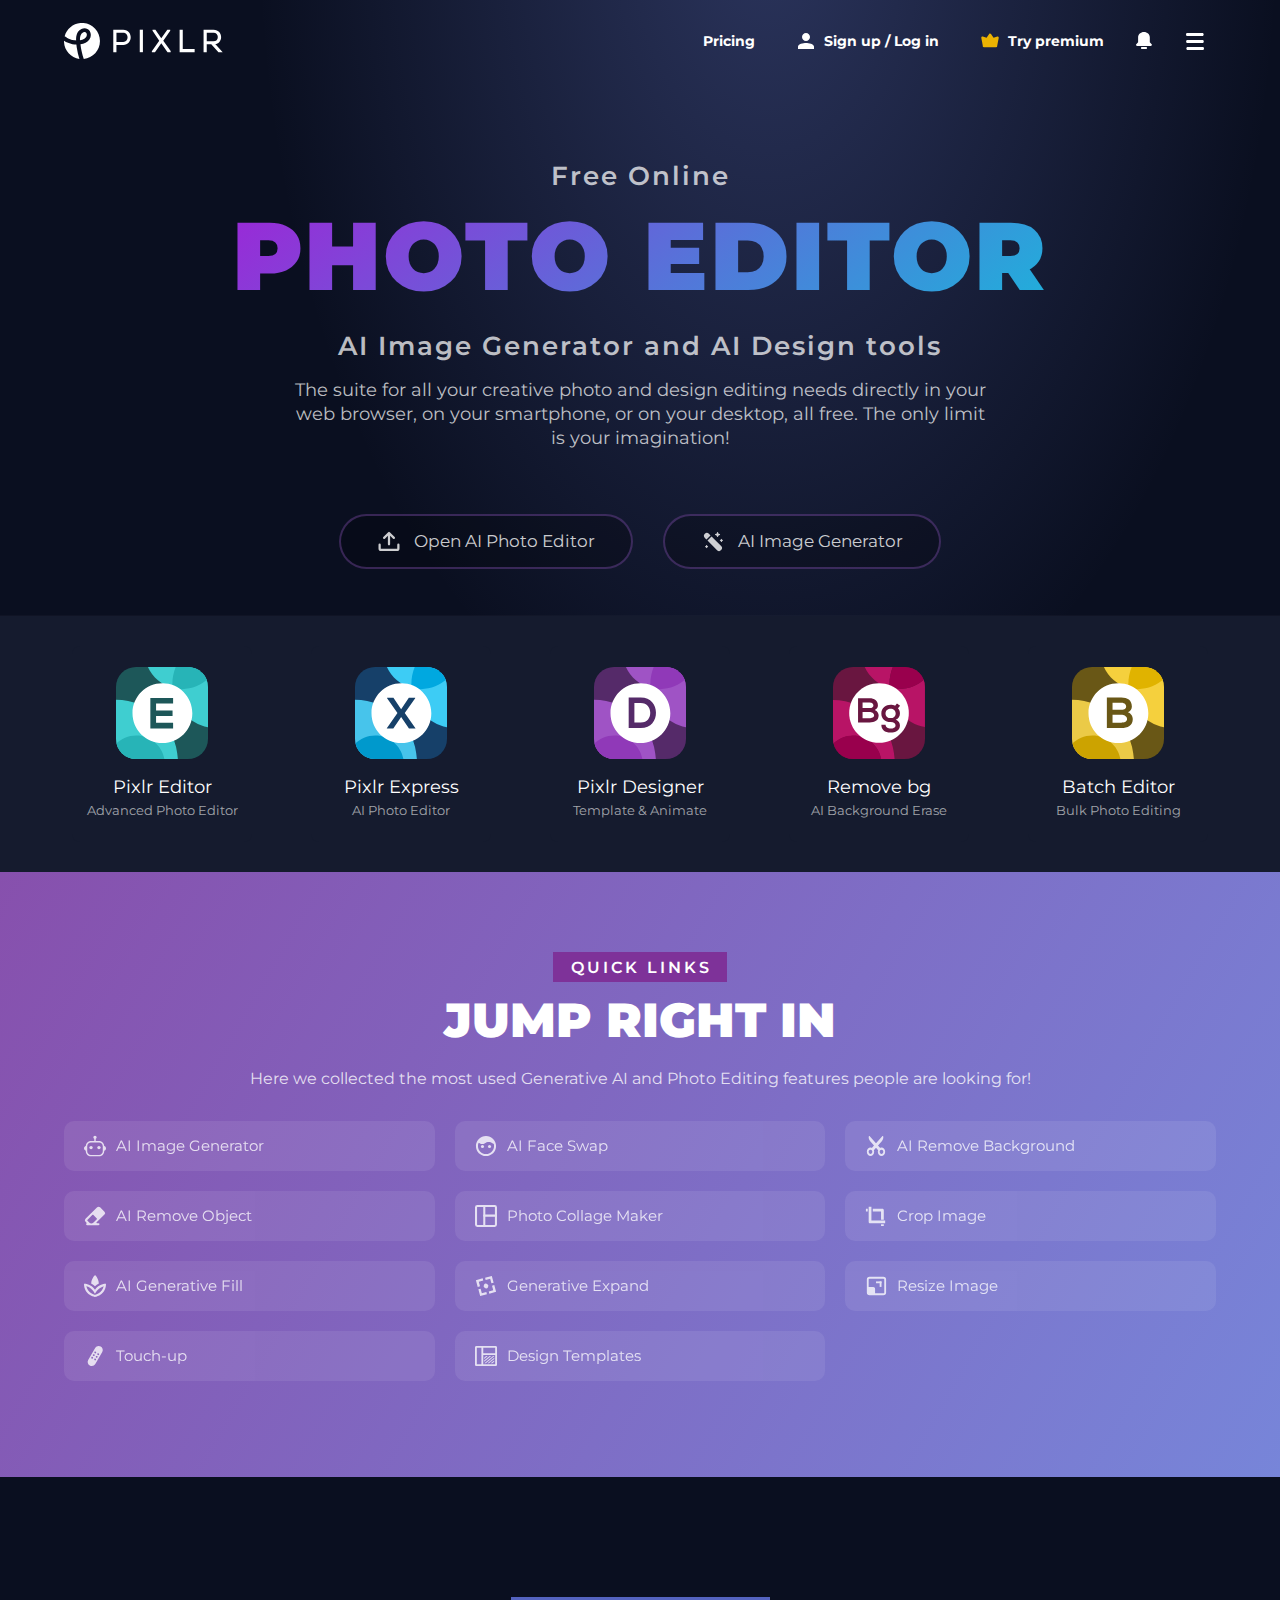
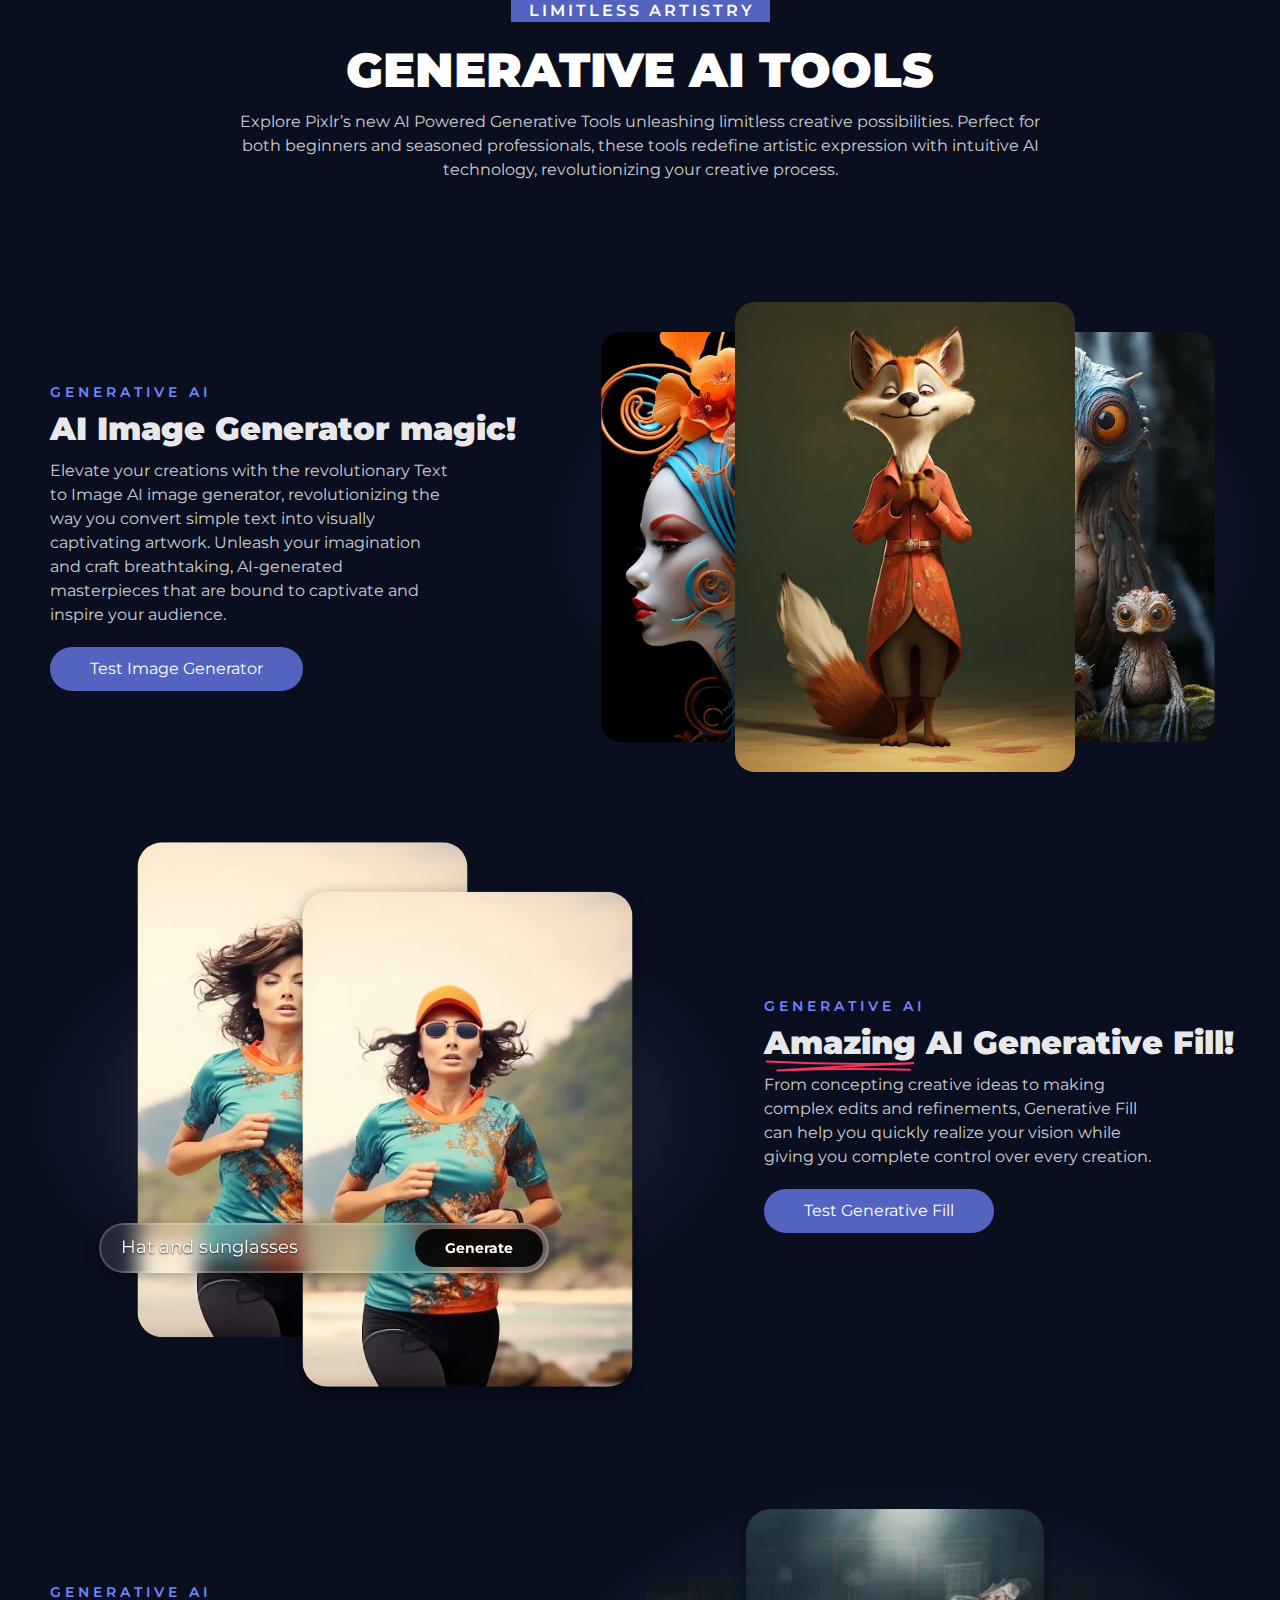
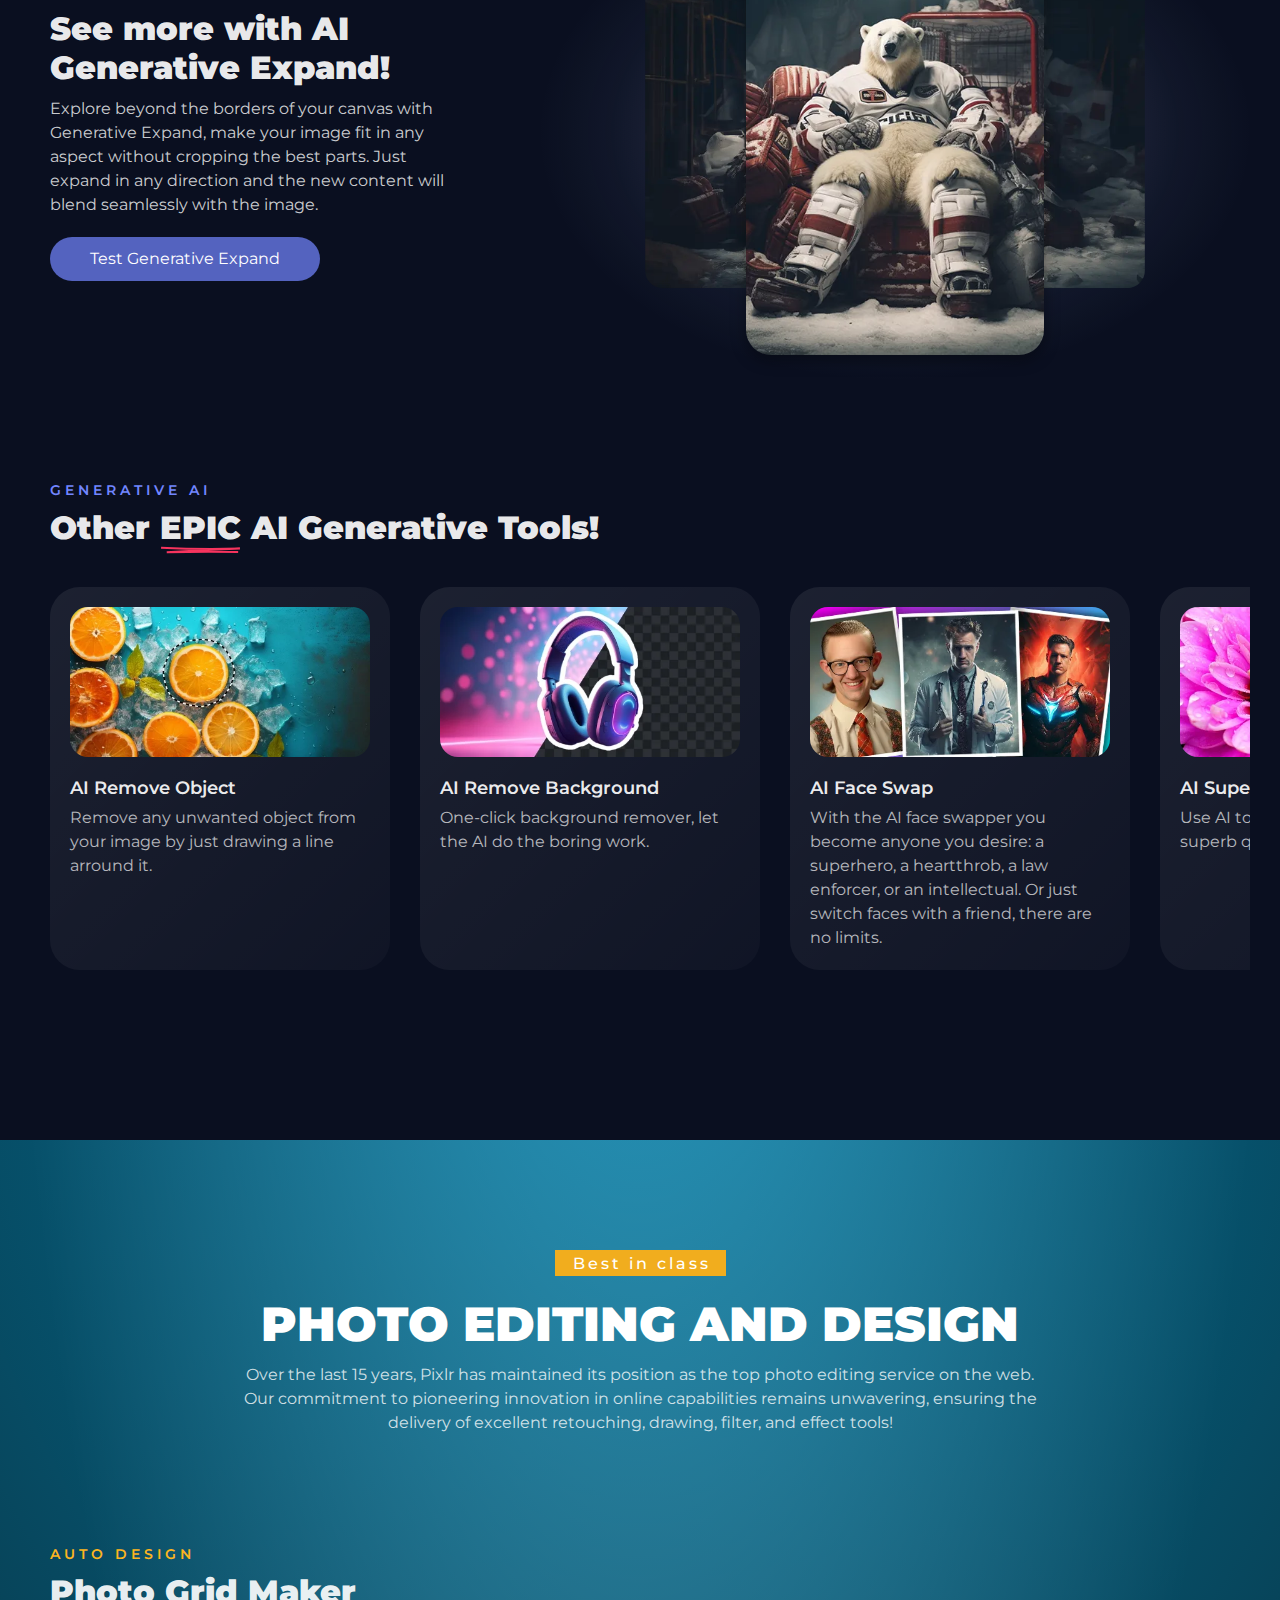
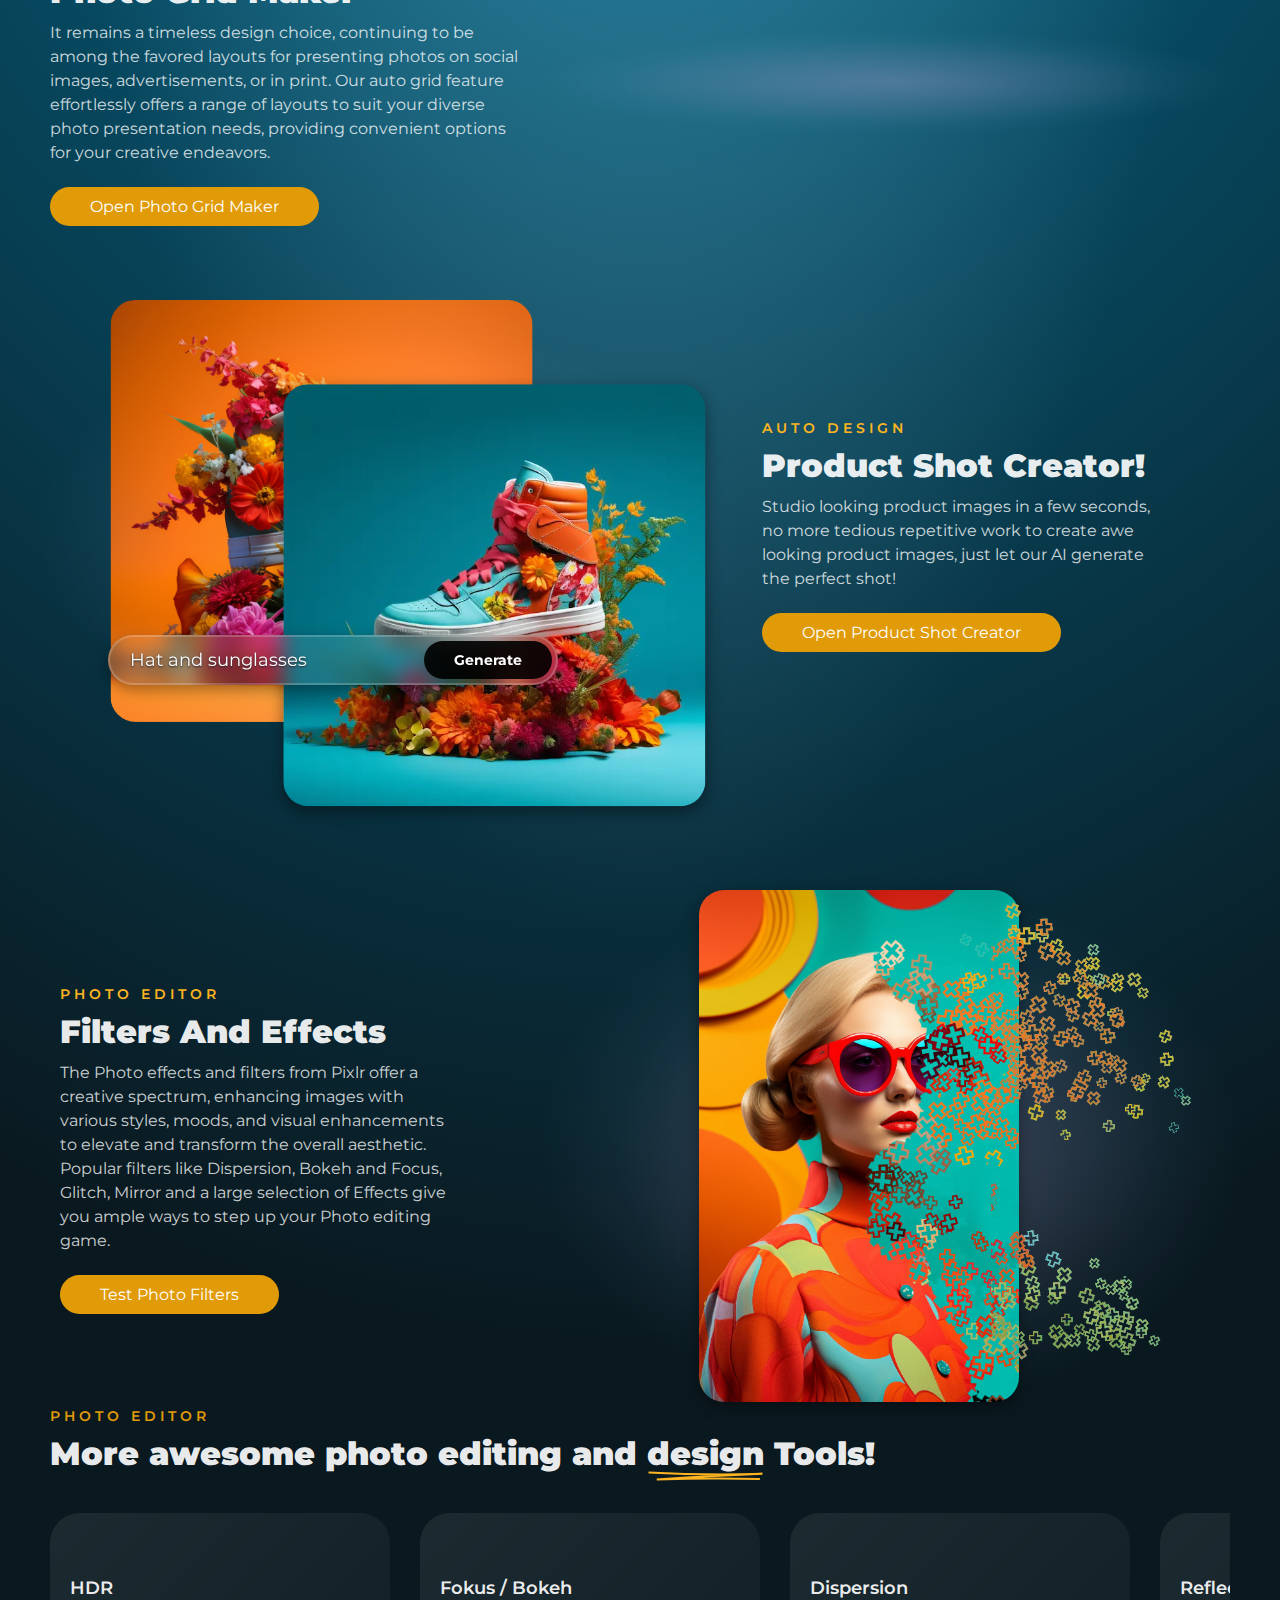
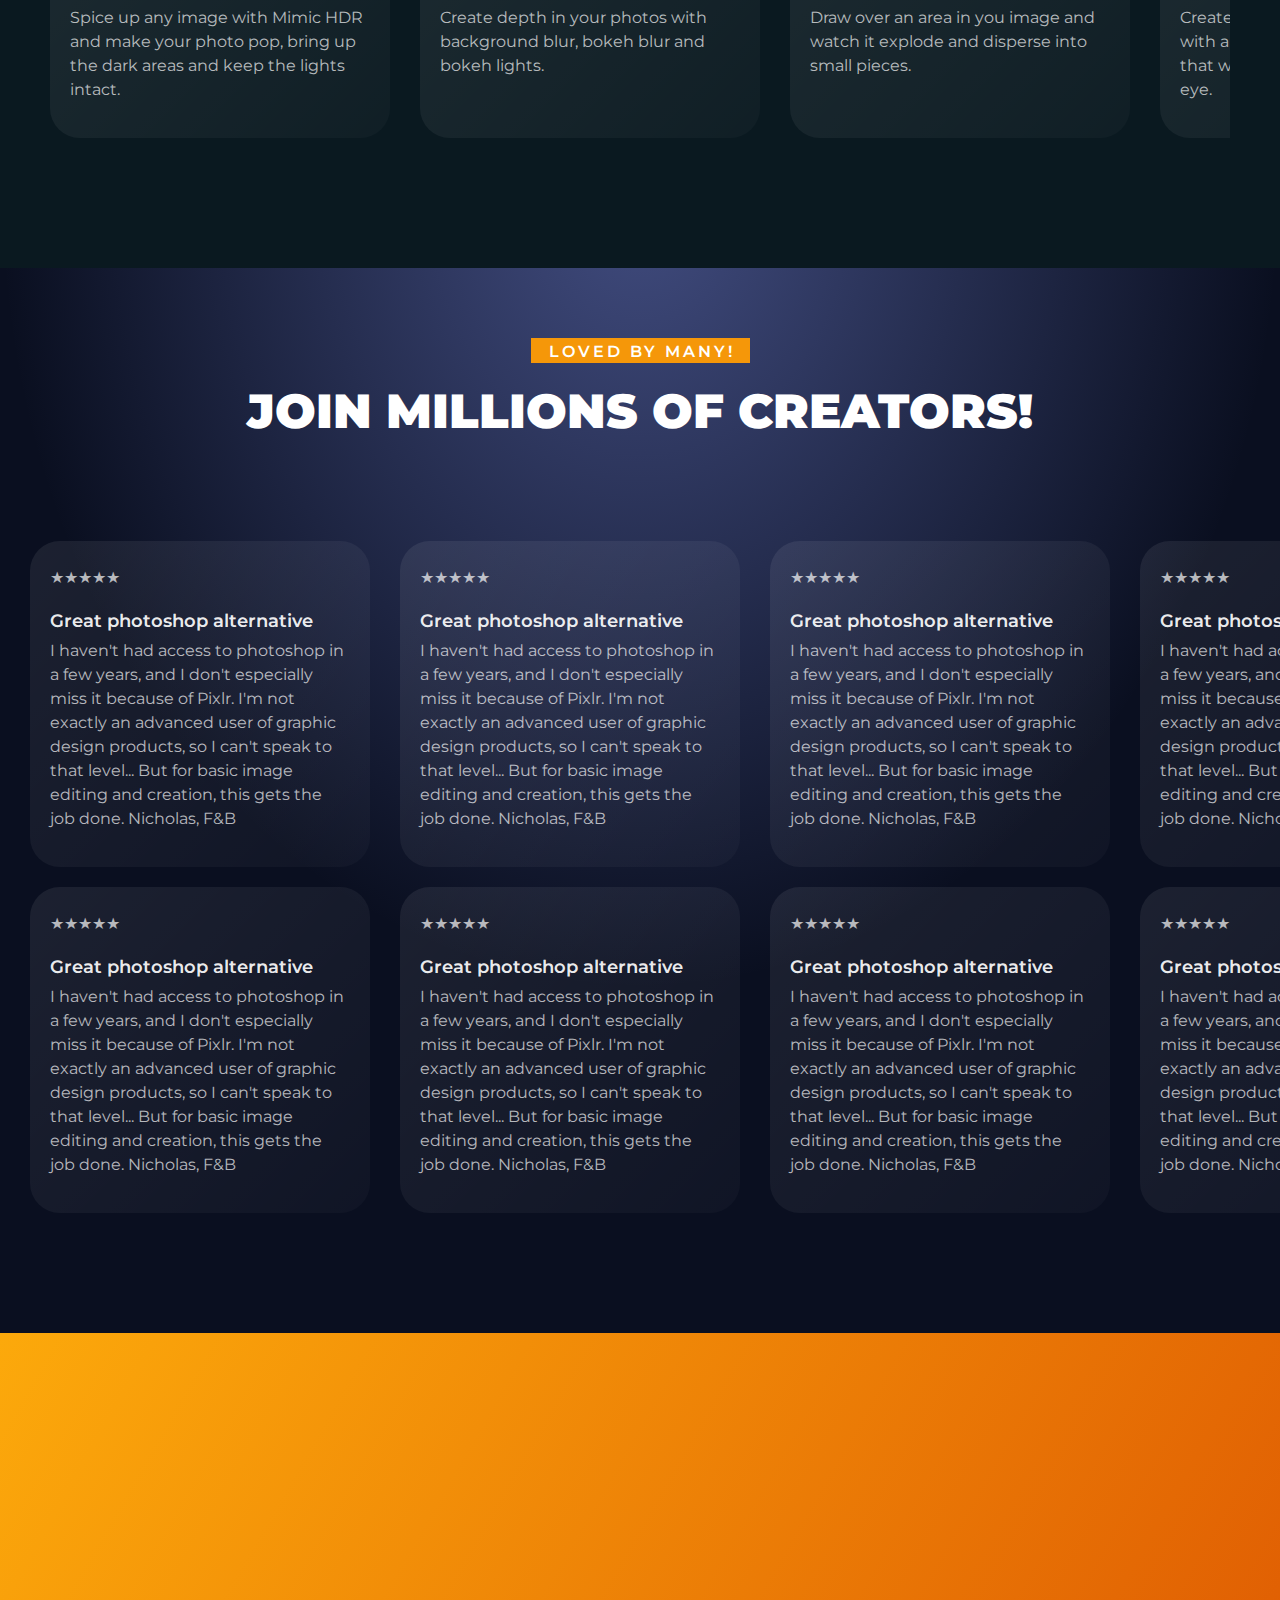
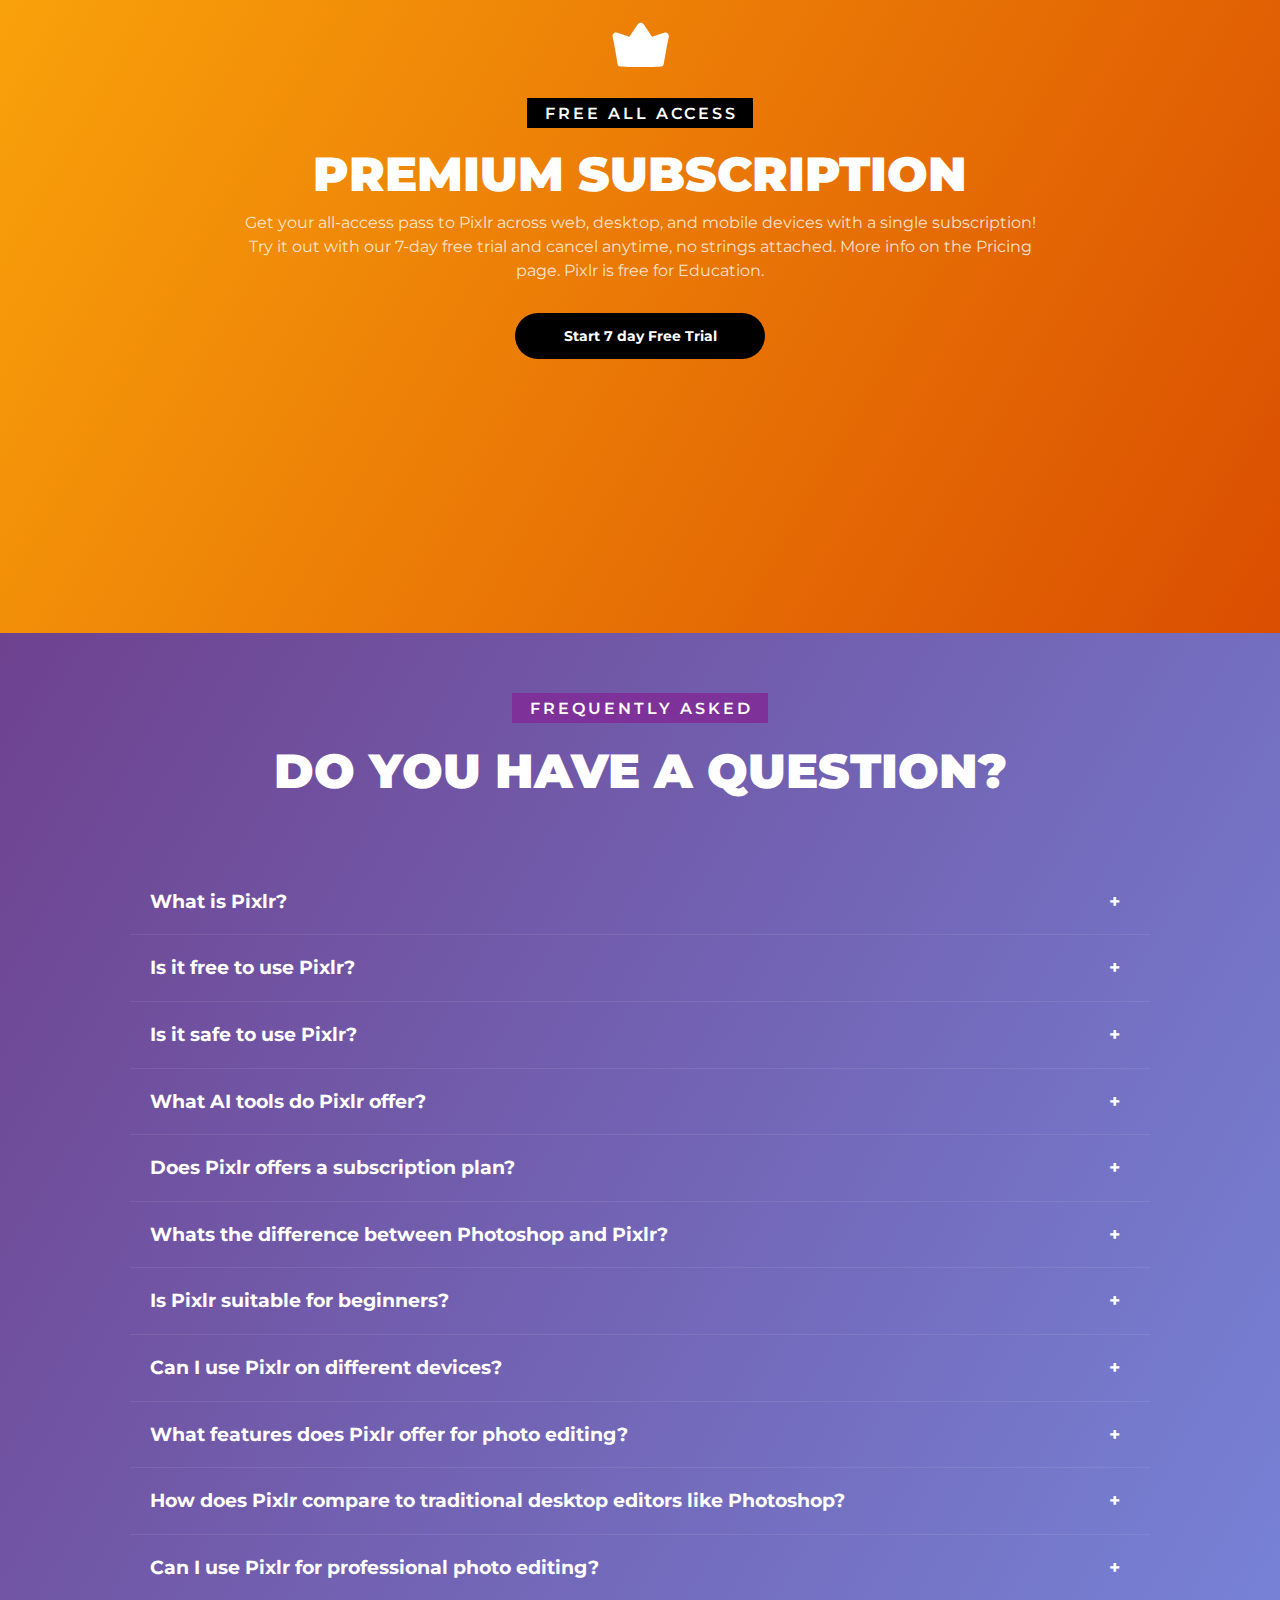
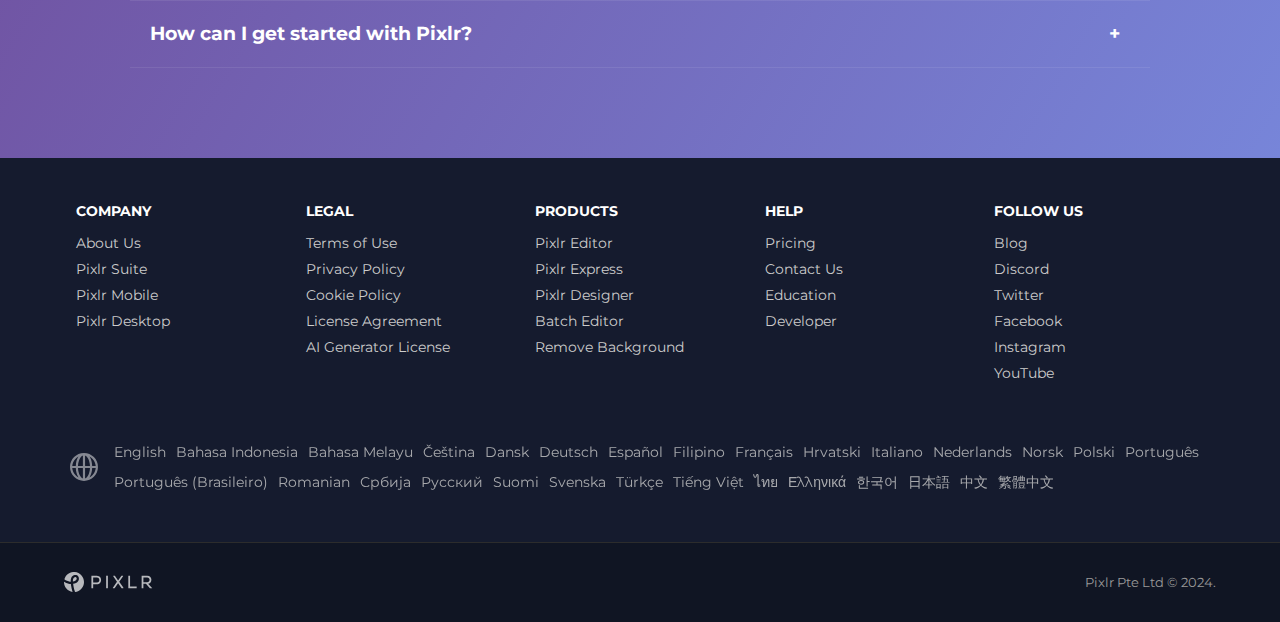
==== commit 60421021: "." ====
--- a/index.html
+++ b/index.html
@@ -14,6 +14,7 @@
     <link rel="stylesheet" href="https://site-assets.fontawesome.com/releases/v6.6.0/css/all.css"/>
 
     <link rel="stylesheet" href="style.css">
+    <link rel="stylesheet" href="header.css">
 
 </head>
 <body>
@@ -25,7 +26,7 @@
             <header>
                 <nav>
                     <div class="logo">
-                        <img src="images/pixlr-logo.svg" alt="">
+                        <a href="index.html"><img src="images/pixlr-logo.svg" alt=""></a>
                     </div>
                     <ul class="nav-list">
                         <li><a href="#">Pricing</a></li>
@@ -45,7 +46,7 @@
                                     <a href="#" class="mob-menu"><img src="images/person.svg" alt="">Sign up / Log in</a>
                                     <a href="#" class="mob-menu"><img src="images/bell.svg" alt="">Latest News</a>
                                     <br>
-                                    <a href="#"><img src="images/face-swap.svg" alt="">AI Face Swap</a>
+                                    <a href="#"><img src="images/face-swap 2.svg" alt="">AI Face Swap</a>
                                     <a href="#"><img src="images/image-generator.svg" alt="">AI Image Generator</a>
                                     <a href="#"><img src="images/photo-collage.svg" alt="">Phot Collage Maker</a>
                                     <details>
@@ -62,7 +63,7 @@
                                     <a href="#"><img src="images/video.svg" alt="">Video Tutorials</a>
                                     <a href="#"><img src="images/learn.svg" alt="">Learn & Education</a>
                                     <a href="#"><img src="images/support.svg" alt="">Contact & Support</a>
-                                    <a href="#"><img src="images/premium.svg" alt="">Pricing & Free Trial</a>
+                                    <a href="#"><img src="images/premium (2).svg" alt="">Pricing & Free Trial</a>
                                   </div>
                             </div>
                         </div>
@@ -76,7 +77,7 @@
                     <p>The suite for all your creative photo and design editing needs directly in your web browser, on your smartphone, or on your desktop, all free. The only limit is your imagination!</p>
                     <div class="buttons">
                         <a href=""><img src="images/image-editor.svg" alt="">Open AI Photo Editor</a>
-                        <a href=""><img src="images/image-generator (1).svg" alt="">AI Image Generator</a>
+                        <a href="generate.html"><img src="images/image-generator (1).svg" alt="">AI Image Generator</a>
                     </div>
                 </div>
             </section>
@@ -128,7 +129,7 @@
             <div class="wrap">
                 <ul class="quick-links">
                     <li>
-                        <a href="#" title="AI image generator, text to image">
+                        <a href="generate.html" title="AI image generator, text to image">
                             <img src="images/ai.svg" class="ic" width="22" height="22" loading="lazy">
                             AI Image Generator
                         </a>
--- a/style.css
+++ b/style.css
@@ -27,7 +27,6 @@
     font-family: "Montserrat", sans-serif !important;
 }
 a {
-    color: #fff;
     text-decoration: none;
 }
 ul, li {
@@ -42,200 +41,6 @@
     flex-direction: column;
     overflow: hidden;
     position: relative;
-}
-
-/* Header */
-
-header {
-    width: 100%;
-}
-button {
-    align-items: center;
-    background-color: transparent;
-    border: none;
-    border-radius: 50vh;
-    cursor: pointer;
-    display: flex;
-    flex-direction: row;
-    height: 42px;
-    justify-content: center;
-    min-width: 42px;
-    position: relative;
-    transition: all .15s linear;
-    width: 42px;
-}
-nav {
-    display: flex;
-    align-items: center;
-    justify-content: space-between;
-    width: 90%;
-    margin: 0 auto;
-    padding: 20px 0;
-}
-nav .logo {
-    max-width: 160px;
-    height: auto;
-    cursor: pointer;
-}
-nav .logo img {
-    max-width: 100%;
-}
-.nav-list {
-    display: flex;
-    align-items: center;
-    gap: 5px;
-    list-style-type: none;
-    margin-bottom: 0;
-}
-.nav-list a {
-    font-size: 14px;
-    font-weight: 700;
-    padding: 10px 18px;
-    border-radius: 50px;
-    transition: all .15s linear;
-}
-.nav-list a:hover {
-    background-color: #ffffff22;
-}
-.nav-list img {
-    height: 20px;
-    min-height: 20px;
-    min-width: 20px;
-    width: 20px;
-    margin-right: 0.5rem;
-}
-.dropdown {
-    position: relative;
-    display: inline-block;
-}
-@keyframes drop-slide {
-    0% {
-        transform: translateY(10px);
-    }
-    100% {
-        transform: translateY(0);
-    }
-}
-.dropbtn {
-    position: relative;
-    height: 42px;
-    width: 42px;
-    display: flex;
-    align-items: center;
-    justify-content: center;
-}
-.dropbtn img {
-    width: 20px;
-    height: 20px;
-    margin-right: 0;
-}
-.dropdown-menu {
-    background-color: #fefefe;
-    border-radius: 15px;
-    box-shadow: 3px 3px 8px 0 rgba(0, 0, 0, .2);
-    animation: drop-slide .3s;
-    display: flex;
-    flex-direction: column;
-    gap: 4px 4px;
-    max-height: 80vh;
-    min-width: 300px;
-    position: absolute;
-    right: -16px;
-    top: 42px;
-    z-index: 99;
-    overflow-x: hidden;
-    display: none;
-}
-.dropdown-menu::before {
-    border-color: transparent transparent #fefefe transparent;
-    border-style: solid;
-    border-width: 8px;
-    content: "";
-    display: inline-block;
-    height: 0;
-    margin: 0 auto;
-    pointer-events: none;
-    position: absolute;
-    right: 28px;
-    top: -16px;
-    vertical-align: middle;
-    width: 0;
-    box-sizing: inherit;
-}
-.dropdown-content {
-    display: flex;
-    flex-direction: column;
-    overflow-y: auto;
-    padding: 15px;
-    width: 100%;
-}
-.dropdown-menu::-webkit-scrollbar {
-    width: 12px;
-    background: #f1f1f1;
-}
-.dropdown-menu::-webkit-scrollbar-thumb {
-    background: #c0c0c0;
-    border-radius: 0;
-}
-.dropdown-menu::-webkit-scrollbar-thumb:hover {
-    background: #a0a0a0;
-}
-.dropdown-menu .mob-menu {
-    display: none;
-}
-.dropdown-content a {
-    align-items: center;
-    border-radius: 2px;
-    color: #000;
-    cursor: pointer;
-    display: flex;
-    flex-direction: row;
-    font-size: 14px;
-    font-weight: 500;
-    gap: 10px;
-    padding: 5px;
-    transition: all .15s linear;
-}
-.dropdown-content details {
-    display: flex;
-    flex-direction: column;
-}
-.dropdown-content summary {
-    align-items: center;
-    border-radius: 2px;
-    color: #000;
-    cursor: pointer;
-    display: flex;
-    font-size: 14px;
-    font-weight: 500;
-    gap: 10px;
-    list-style: none;
-    padding: 5px;
-}
-.dropdown-content summary::after {
-    content: "\002B";
-    font-size: 22px;
-    margin-left: auto;
-    margin-right: 4px;
-}
-.dropdown-content details[open] summary::after {
-    content: "\00D7";
-}
-.dropdown-content details a {
-    padding-left: 20px;
-}
-.dropdown-content a img,
-.dropdown-content details img {
-    border-radius: 4px;
-    height: 24px;
-    overflow: hidden;
-    width: 24px;
-}
-.dropdown-content a:hover {
-    background-color: #ddd;
-}
-.dropdown:hover .dropdown-menu {
-    display: block;
 }
 
 /* Hero section */
@@ -573,6 +378,7 @@
 /* generative ain img */
 .ai-tools{
     margin: 100px 10px;
+    width: 100%;
 }
 .img-bg{
     background: radial-gradient(50% 50% at 50% 50%, rgba(142, 177, 223, .24) 0, rgba(161, 155, 228, 0) 100%), radial-gradient(40% 40% at 50% 50%, rgba(255, 134, 189, .14) 0, rgba(222, 141, 178, 0) 100%);
@@ -1374,21 +1180,6 @@
 }
 
 @media (max-width: 1025px) {
-    .nav-list li:nth-child(2) a {
-        display: none;
-    }
-    .nav-list li:nth-child(3) a {
-        display: none;
-    }
-    .nav-list li img {
-        display: block;
-    }
-    .nav-list li img {
-        display: block;
-    }
-    .dropdown-content .mob-menu {
-        display: block;
-    }
     .faq-content {
         padding: 0 3rem;
         margin: 30px 0;
@@ -1553,12 +1344,6 @@
 .footer-bottom .wrap {
     margin-bottom: 10px;
 }
-}
-
-@media (max-width: 650px) {
-    .nav-list li {
-        display: none;
-    }
 }
 
 @media (max-width:600px)
@@ -1633,6 +1418,7 @@
     }
     .rev-inner
     {
+        padding: 0;
         margin-top: 50px !important;
     }
 }
--- a/header.css
+++ b/header.css
@@ -0,0 +1,223 @@
+* {
+    margin: 0;
+    padding: 0;
+    box-sizing: border-box;
+}
+
+a {
+    text-decoration: none !important;
+}
+button {
+    align-items: center;
+    background-color: transparent;
+    border: none;
+    border-radius: 50vh;
+    cursor: pointer;
+    display: flex;
+    flex-direction: row;
+    height: 42px;
+    justify-content: center;
+    min-width: 42px;
+    position: relative;
+    transition: all .15s linear;
+    width: 42px;
+}
+nav {
+    display: flex;
+    align-items: center;
+    justify-content: space-between;
+    width: 90%;
+    margin: 0 auto;
+    padding: 20px 0;
+}
+nav .logo {
+    max-width: 160px;
+    height: auto;
+    cursor: pointer;
+}
+nav .logo img {
+    max-width: 100%;
+}
+.nav-list {
+    display: flex;
+    align-items: center;
+    gap: 5px;
+    list-style-type: none;
+    margin-bottom: 0;
+}
+.nav-list a {
+    display: flex;
+    font-size: 14px;
+    font-weight: 700;
+    padding: 10px 18px;
+    border-radius: 50px;
+    transition: all .15s linear;
+    color: #fff;
+}
+.nav-list a:hover {
+    background-color: #ffffff22;
+}
+.nav-list img {
+    height: 20px;
+    min-height: 20px;
+    min-width: 20px;
+    width: 20px;
+    margin-right: 0.5rem;
+}
+.dropdown {
+    position: relative;
+    display: inline-block;
+}
+@keyframes drop-slide {
+    0% {
+        transform: translateY(10px);
+    }
+    100% {
+        transform: translateY(0);
+    }
+}
+.dropbtn {
+    position: relative;
+    height: 42px;
+    width: 42px;
+    display: flex;
+    align-items: center;
+    justify-content: center;
+}
+.dropbtn img {
+    width: 20px;
+    height: 20px;
+    margin-right: 0;
+}
+.dropdown-menu {
+    background-color: #fefefe !important;
+    border-radius: 15px !important;
+    box-shadow: 3px 3px 8px 0 rgba(0, 0, 0, .2);
+    animation: drop-slide .3s;
+    display: flex;
+    flex-direction: column;
+    gap: 4px 4px;
+    max-height: 80vh;
+    min-width: 300px !important;
+    position: absolute;
+    right: -16px;
+    top: 42px;
+    z-index: 99;
+    overflow-x: hidden;
+    display: none;
+}
+.dropdown-menu::before {
+    border-color: transparent transparent #fefefe transparent;
+    border-style: solid;
+    border-width: 8px;
+    content: "";
+    display: inline-block;
+    height: 0;
+    margin: 0 auto;
+    pointer-events: none;
+    position: absolute;
+    right: 28px;
+    top: -16px;
+    vertical-align: middle;
+    width: 0;
+    box-sizing: inherit;
+}
+.dropdown-content {
+    display: flex;
+    flex-direction: column;
+    overflow-y: auto;
+    padding: 15px;
+    width: 100%;
+}
+.dropdown-menu::-webkit-scrollbar {
+    width: 12px;
+    background: #f1f1f1;
+}
+.dropdown-menu::-webkit-scrollbar-thumb {
+    background: #c0c0c0;
+    border-radius: 0;
+}
+.dropdown-menu::-webkit-scrollbar-thumb:hover {
+    background: #a0a0a0;
+}
+.dropdown-menu .mob-menu {
+    display: none;
+}
+.dropdown-content a {
+    align-items: center;
+    border-radius: 2px;
+    color: #000;
+    cursor: pointer;
+    display: flex;
+    flex-direction: row;
+    font-size: 14px;
+    font-weight: 500;
+    gap: 10px;
+    padding: 5px;
+    transition: all .15s linear;
+}
+.dropdown-content details {
+    display: flex;
+    flex-direction: column;
+}
+.dropdown-content summary {
+    align-items: center;
+    border-radius: 2px;
+    color: #000;
+    cursor: pointer;
+    display: flex;
+    font-size: 14px;
+    font-weight: 500;
+    gap: 10px;
+    list-style: none;
+    padding: 5px;
+}
+.dropdown-content summary::after {
+    content: "\002B";
+    font-size: 22px;
+    margin-left: auto;
+    margin-right: 4px;
+}
+.dropdown-content details[open] summary::after {
+    content: "\00D7";
+}
+.dropdown-content details a {
+    padding-left: 20px;
+}
+.dropdown-content a img,
+.dropdown-content details img {
+    border-radius: 4px;
+    height: 24px;
+    overflow: hidden;
+    width: 24px;
+}
+.dropdown-content a:hover {
+    background-color: #ddd;
+}
+.dropdown:hover .dropdown-menu {
+    display: block;
+}
+
+@media (max-width: 1025px) {
+    .nav-list li:nth-child(2) a {
+        display: none;
+    }
+    .nav-list li:nth-child(3) a {
+        display: none;
+    }
+    .nav-list li img {
+        display: block;
+    }
+    .nav-list li img {
+        display: block;
+    }
+    .dropdown-content .mob-menu {
+        display: block;
+    }
+}
+
+@media (max-width: 650px) {
+    .nav-list li {
+        display: none;
+    }
+}